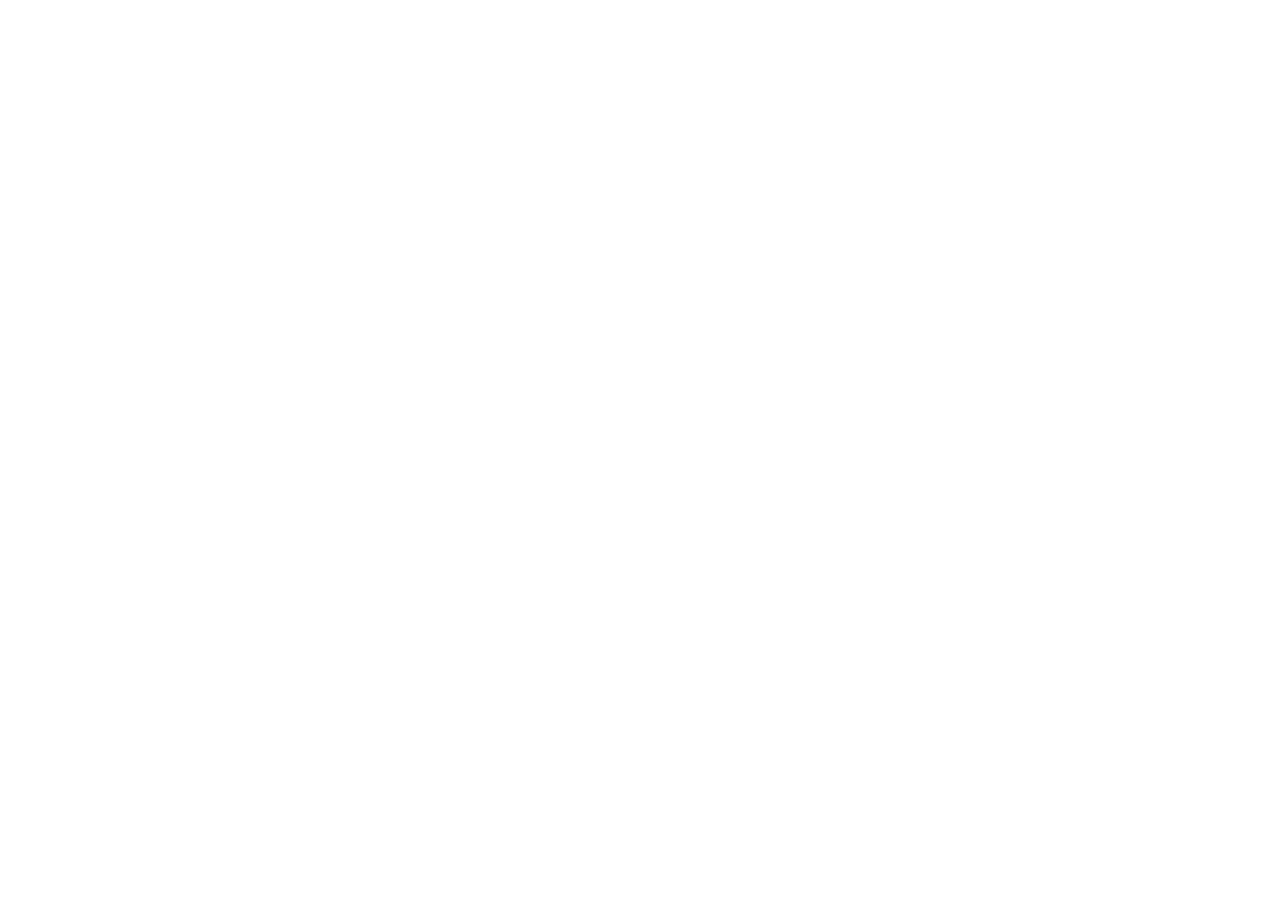
==== index.html @ 5863f3ed "uploaded initial files" ====
<html lang="en">
<head>
    <meta charset="UTF-8">
    <meta http-equiv="X-UA-Compatible" content="IE=edge">
    <meta name="viewport" content="width=device-width, initial-scale=1.0">
    <title>BDD | Coworking Space In Lebanon</title>
    <link rel="stylesheet" href="styles.css">
</head>
<body>
    
</body>
</html>
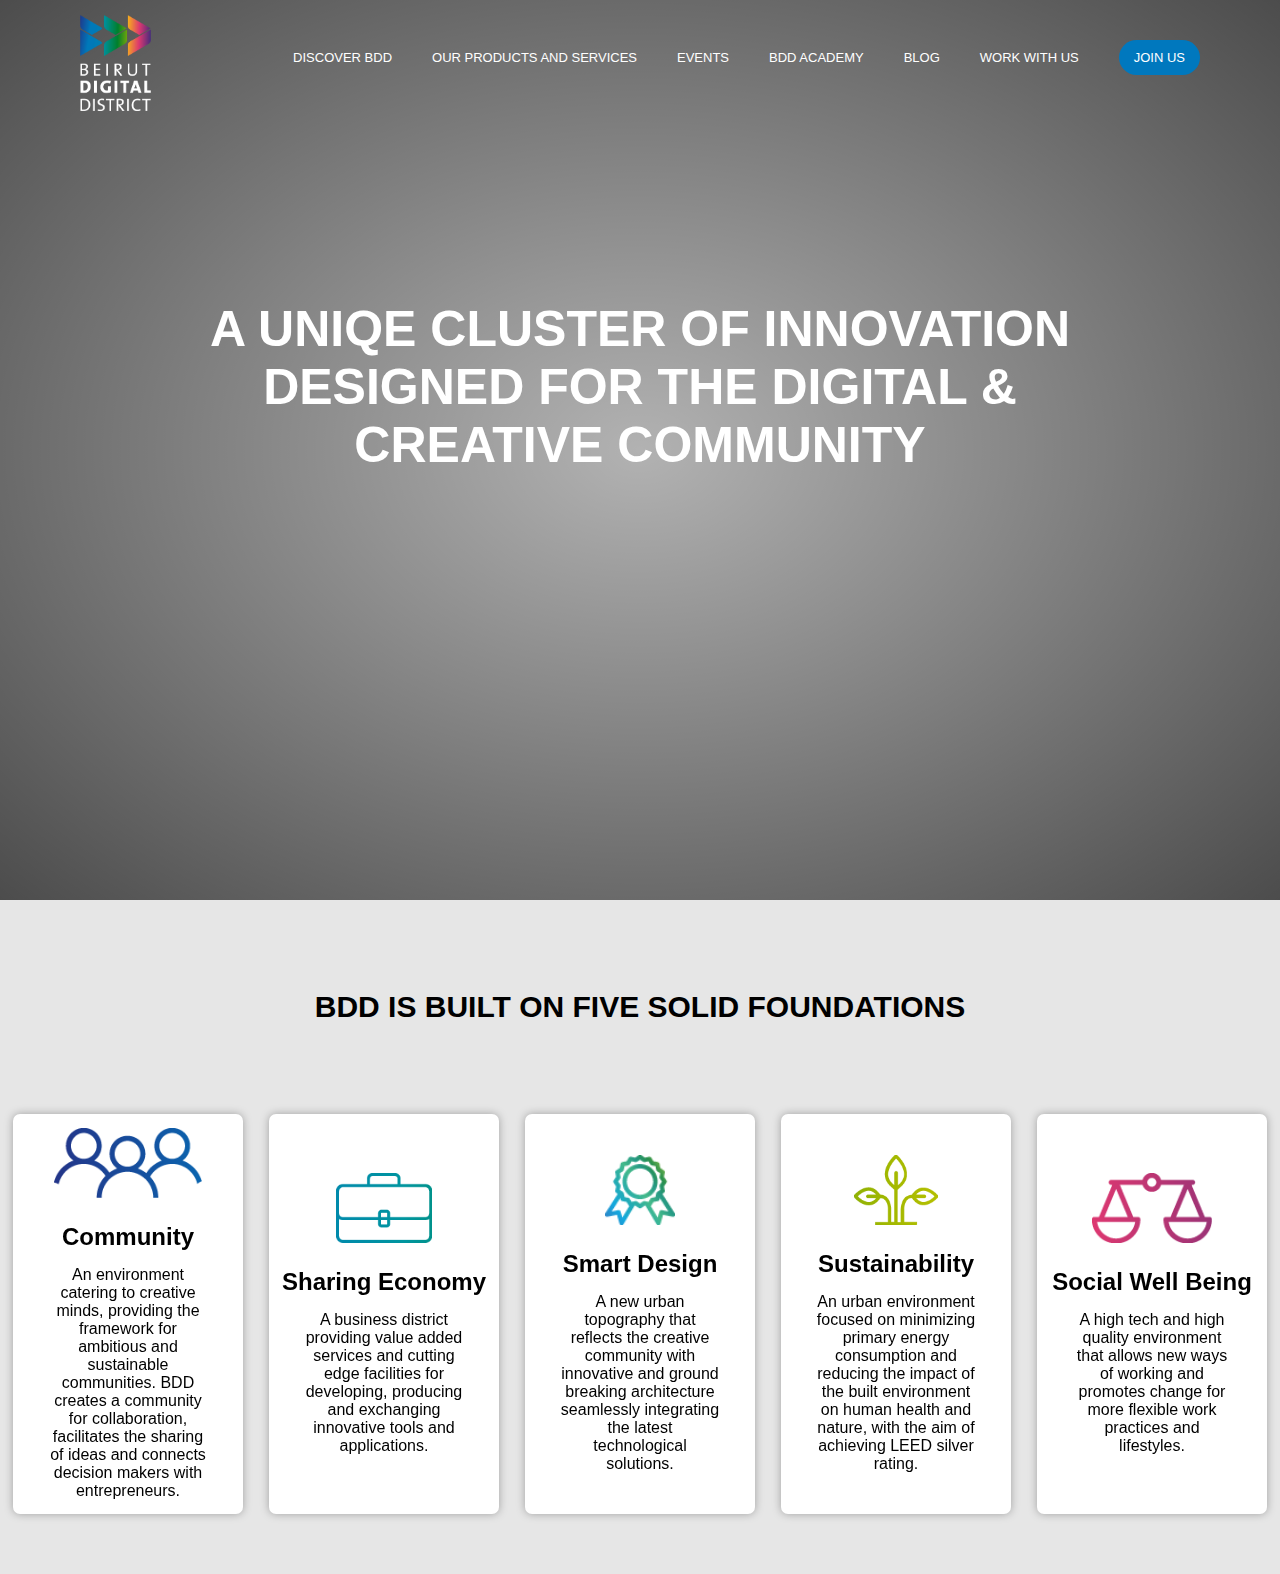
==== commit 536605c7: "finished foundations-section" ====
--- a/index.html
+++ b/index.html
@@ -5,8 +5,111 @@
     <meta name="viewport" content="width=device-width, initial-scale=1.0">
     <title>BDD | Coworking Space In Lebanon</title>
     <link rel="stylesheet" href="styles.css">
+    <link rel="icon" type="image/x-icon" href="images/favicon.png">
+
 </head>
 <body>
+
+    <section class="landing-page">
+        
+        <header id="header">
+
+            <img src="images/logo-light.png" alt="">
+
+            <ul class="header-links" id="header-links">
+                <li>DISCOVER BDD</li>
+                <li>OUR PRODUCTS AND SERVICES</li>
+                <li>EVENTS</li>
+                <li>BDD ACADEMY</li>
+                <li>BLOG</li>
+                <li>WORK WITH US</li>
+                <li class="blue-btn">JOIN US</li>
+
+            </ul>
+
+        </header>
+        <center>
+            
+                <p >A UNIQE CLUSTER OF INNOVATION DESIGNED FOR THE DIGITAL & CREATIVE COMMUNITY</p>
+            
+        </center>
+    </section>
+
+    <!--  -->
+
+    <section id="foundations-section">
+
+        <center>
+            <h1>BDD IS BUILT ON FIVE SOLID FOUNDATIONS</h1>
+        </center>
+
+        <div class="foundations">
+
+            <div class="community">
+
+                <img class="foundations-icon" src="images/community-icon.png" alt="">
+
+                <h2 class="foundations-title">Community</h2>
+
+                <center>
+                <p class="foundations-text">An environment catering to creative minds, providing the framework for ambitious and sustainable communities. BDD
+                creates a community for collaboration, facilitates the sharing of ideas and connects decision makers with entrepreneurs.</p></center>
+            </div>
+            <!--  -->
+            <div class="community">
+            
+                <img class="foundations-icon" src="images/sharing-economy-icon.png" alt="">
+            
+                <h2 class="foundations-title">Sharing Economy</h2>
+            
+                <center>
+                    <p class="foundations-text">A business district providing value added services and cutting edge facilities for developing, producing and exchanging
+                    innovative tools and applications.</p>
+                </center>
+            </div>
+            <!--  -->
+            <div class="community">
+
+                <img class="foundations-icon" src="images/smart-design-icon.png" alt="">
+
+                <h2 class="foundations-title">Smart Design</h2>
+
+                <center>
+                    <p class="foundations-text">A new urban topography that reflects the creative community with innovative and ground breaking architecture seamlessly
+                    integrating the latest technological solutions.</p>
+                </center>
+            </div>
+            <!--  -->
+            <div class="community">
+
+                <img class="foundations-icon" src="images/sustainability.png" alt="">
+
+                <h2 class="foundations-title">Sustainability</h2>
+
+                <center>
+                    <p class="foundations-text">An urban environment focused on minimizing primary energy consumption and reducing the impact of the built environment
+                    on human health and nature, with the aim of achieving LEED silver rating.</p>
+                </center>
+            </div>
+            <!--  -->
+            <div class="community">
+
+                <img class="foundations-icon" src="images/social-well-being-icon.png" alt="">
+
+                <h2 class="foundations-title">Social Well Being</h2>
+
+                <center>
+                    <p class="foundations-text">A high tech and high quality environment that allows new ways of working and promotes change for more flexible work
+                    practices and lifestyles.</p>
+                </center>
+            </div>
+
+        </div>
+    </section>
+
+
     
+
+    <script src="app.js"></script>
 </body>
 </html>--- a/styles.css
+++ b/styles.css
@@ -0,0 +1,216 @@
+/* reset */
+
+*{
+    margin:0;
+    padding: 0;
+}
+
+/* utilities */
+@import url('https://fonts.googleapis.com/css2?family=Roboto&display=swap');
+
+body {
+    color: white;
+    font-family: 'Roboto', sans-serif;
+}
+
+:root {
+    --blue-btn-background:#0078be;
+}
+
+.blue-btn{
+    padding:10px 15px;
+    background: var(--blue-btn-background);
+    width: fit-content;
+    height: fit-content;
+    border-radius: 20px;
+}
+
+/*  */
+
+.landing-page{
+    height: 100vh;
+    width: 100vw;
+    background: radial-gradient(rgba(0, 0, 0, 0.3), rgba(0, 0, 0, 0.7)), url(images/slide1.jpg);
+    display: flex;
+    flex-flow: wrap column;
+}
+
+.landing-page header{
+    height: 120px;
+    width: 100%;
+    display: flex;
+    flex-flow: wrap row;
+    justify-content: space-between;
+
+} 
+
+.landing-page header img{
+    height:80%;
+    margin-top: 15px;
+    margin-left: 80px;
+}
+
+.header-links{
+    list-style: none;
+    display: flex;
+    flex-flow: wrap row;
+    justify-content: space-between;
+    margin-right: 40px;
+}
+
+.header-links li{
+    font-size: 13px;
+    margin: 50px 40px 0px 0px ;
+}
+
+.header-links li:nth-child(7) {
+    margin: 40px 40px 0px 0px;
+}
+
+.landing-page P{
+    font-size: 50px;
+    font-weight: bolder;
+    max-width: 950px;
+    display: flex;
+    flex-flow: wrap row;
+    justify-self: center;
+    align-self: center;
+    margin-top: 20vh;
+
+}
+
+
+.nav-btn{
+    height: 10px;
+    width:25px;
+    border-top: 2px solid white;
+    border-bottom: 2px solid white;
+    position: fixed;
+    top:40px;
+    right:60px;
+    z-index: 3;
+    display: 'none';
+    opacity: 0;;
+}
+
+
+@media only screen and (max-width: 1000px) {
+    .landing-page header{
+        background: black;
+    } 
+
+    .header-links{
+        display: flex;
+        flex-flow: wrap column;
+        justify-content: flex-start;
+        align-content: flex-start;
+        background: black;
+        z-index: 1;
+        width: 100vw;
+        height: 95vh;
+        padding-left: 80px;
+        position: fixed;
+        left:100vw;
+        top: 120px;
+        
+    }
+    .header-links li{
+        display: flex;
+        flex-flow: wrap column;
+        justify-self: flex-start;
+        align-self: flex-start;
+        margin-top: 30px;
+        
+        
+    }
+
+    .nav-btn{
+        display: flex;
+        opacity: 1;
+    }
+
+}
+
+@keyframes collapse-nav-btn {
+    to {
+        height:0;
+        border-bottom: 1px solid white;
+        border-top: 1px solid white;
+    }
+}
+
+@keyframes grow-nav-btn {
+    to {
+        height: 10px;
+    }
+}
+@keyframes show-nav {
+    to {
+        left: 0px;
+    }
+}
+
+@keyframes hide-nav {
+    to {
+        left: 100vw;
+    }
+}
+
+/* foundations css */
+#foundations-section{
+    height: fit-content;
+    width: 100vw;
+    flex-flow: wrap column;
+    justify-content: center;
+    align-items: center;
+    color: black;
+    background: rgb(230, 230, 230);
+
+}
+#foundations-section h1{
+    padding: 10vh 0px 10vh 0px;
+    font-size: 30px;
+    font-weight: bolder;
+}
+
+
+.foundations{
+    width:100vw;
+    height: fit-content;
+    display: flex;
+    flex-flow: wrap row;
+    justify-content: space-around;
+    align-items: center;
+
+}
+
+.community{
+    width: 18%;
+    height: 400px;
+    display: flex;
+    flex-flow: nowrap column;
+    justify-content: center;
+    align-items: center;
+    background: white;
+    border-radius: 7px;
+    filter: drop-shadow(0px 0px 4px rgba(0, 0, 0, 0.3));
+    margin-bottom: 60px;
+}
+
+.foundations-icon{
+    display: flex;
+    height: 70px;
+    margin-top:20px;
+    margin-bottom: 25px;
+}
+
+.foundations-title {
+        display: flex;
+    margin-bottom: 15px;
+}
+
+.foundations-text {
+        display: flex;
+    width: 70%;
+    margin-bottom: 20px;
+}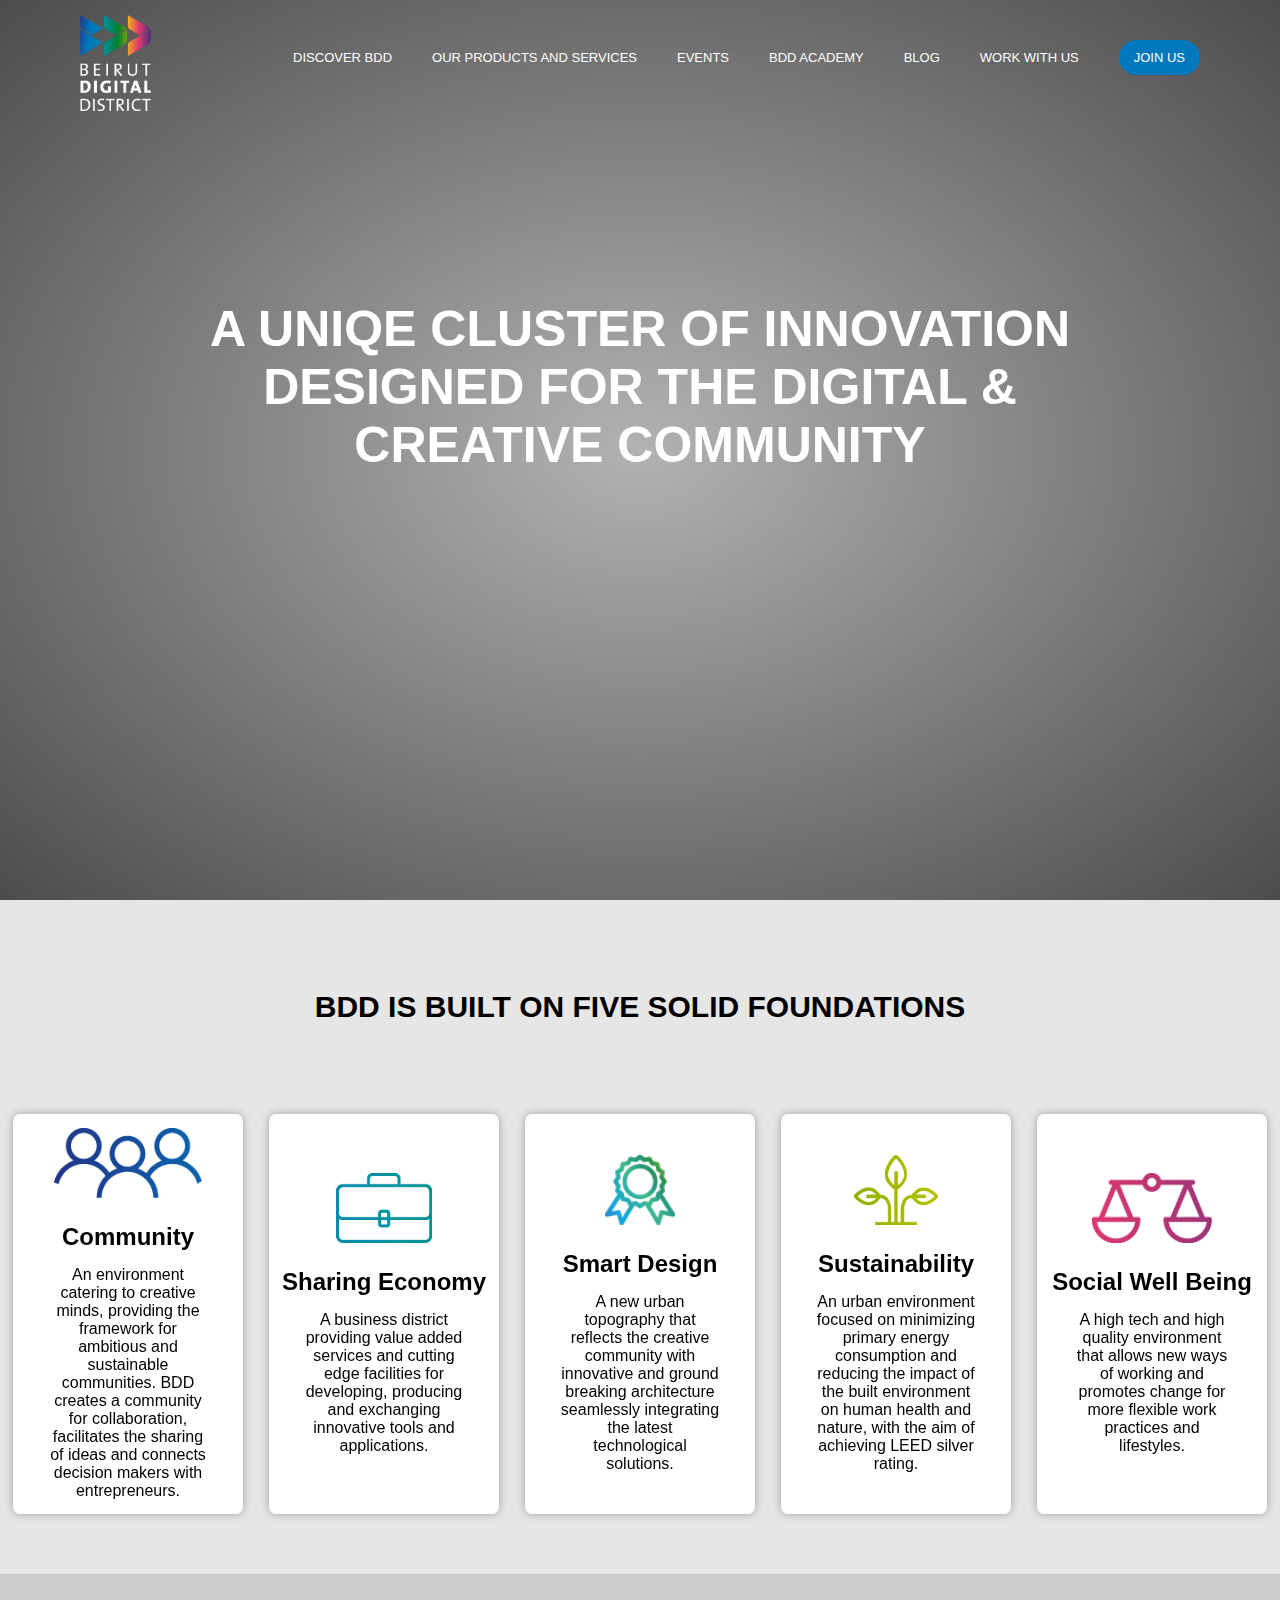
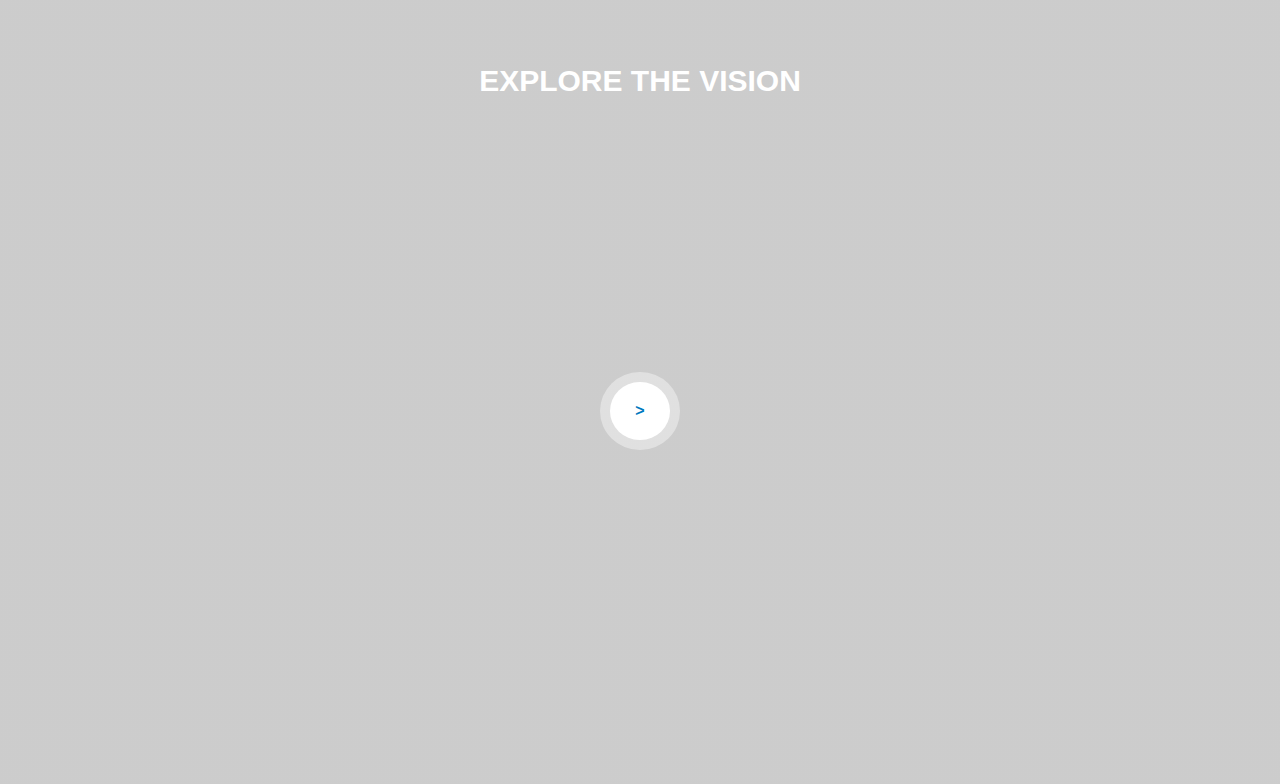
==== commit 9127dbac: "implemented animation in explore-section" ====
--- a/index.html
+++ b/index.html
@@ -107,8 +107,25 @@
         </div>
     </section>
 
+    <!--  -->
 
-    
+    <section id="explore">
+
+        <h1>EXPLORE THE VISION</h1>
+
+        <!-- <img class="explore-img" src="images/video-3.jpg" alt=""> -->
+        <div class="explore-img" id="explore-img"> 
+
+            <div id="explore-btn-container">
+                <center>
+                <div class="explore-btn" id="explore-btn">></div>
+                </center>
+            </div>
+        </div>
+
+    </section>
+
+
 
     <script src="app.js"></script>
 </body>
--- a/styles.css
+++ b/styles.css
@@ -213,4 +213,60 @@
         display: flex;
     width: 70%;
     margin-bottom: 20px;
-}+}
+
+/* explore css  */
+
+#explore{
+    width: 100vw;
+    height: 90vh;
+    display: flex;
+    flex-flow: wrap column;
+    justify-content: center;
+    align-items: center;
+    background: linear-gradient(rgba(128, 128, 128, 0.4), rgba(128, 128, 128, 0.4)), 
+                url(images/parallax-4.jpg) 0%;
+    
+}
+
+#explore h1 { 
+    font-weight: bolder;
+    font-size: 30px;
+    margin-bottom: 30px;
+}
+
+.explore-img{
+    width:60vw;
+    height: 70%;
+    background: url(images/video-3.jpg) 0%;
+    border-radius: 5px;
+    display: flex;
+    flex-flow: wrap column;
+    justify-content: center;
+    align-items: center;
+}
+#explore-btn-container{
+    background: rgba(255, 255, 255, 0.4);
+    padding: 10px;
+    border-radius: 50%;
+    width: fit-content;
+    height: fit-content;
+
+}
+.explore-btn{
+    color: var(--blue-btn-background);
+    background: white;
+    padding: 20px 25px;
+    border-radius: 50%;
+    width: fit-content;
+    font-weight: 900;
+}
+
+@keyframes explore-btn-effect {
+    to{
+        color: white;
+        background: var(--blue-btn-background);
+    }
+    
+}
+
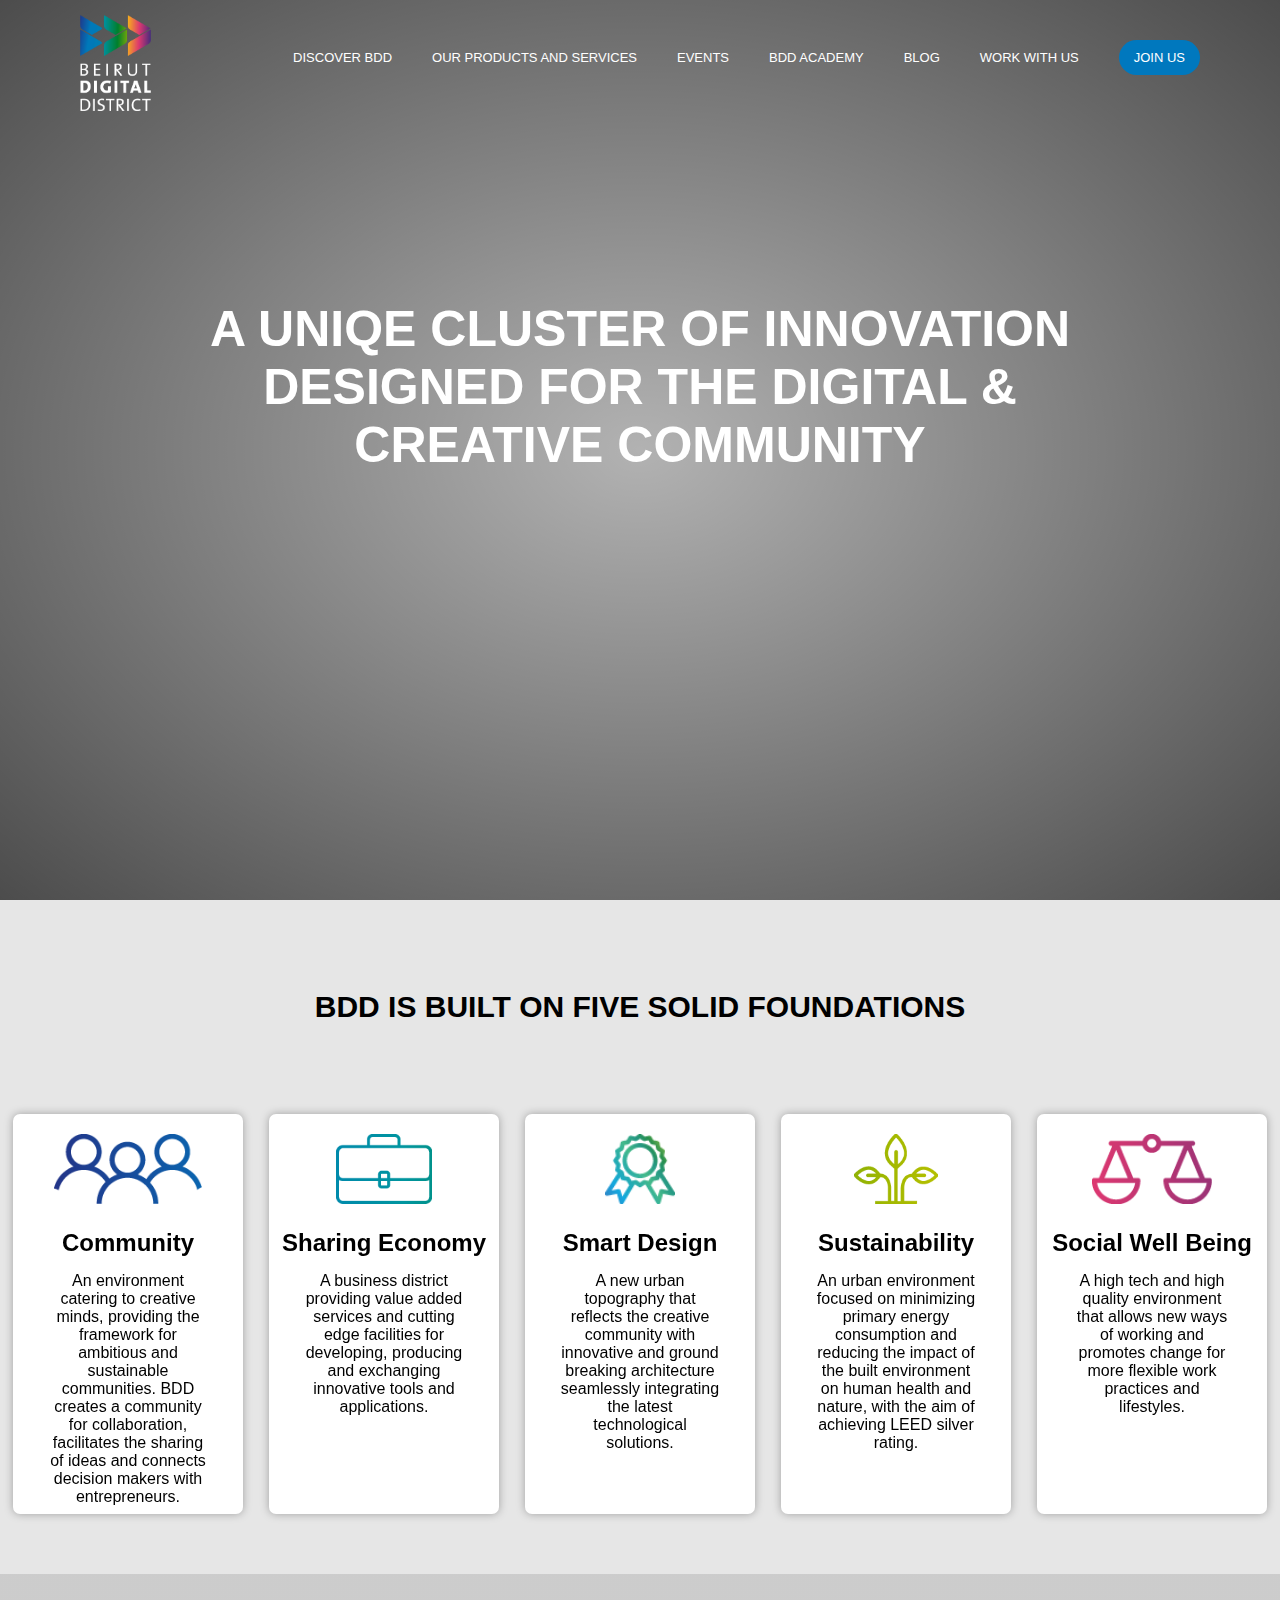
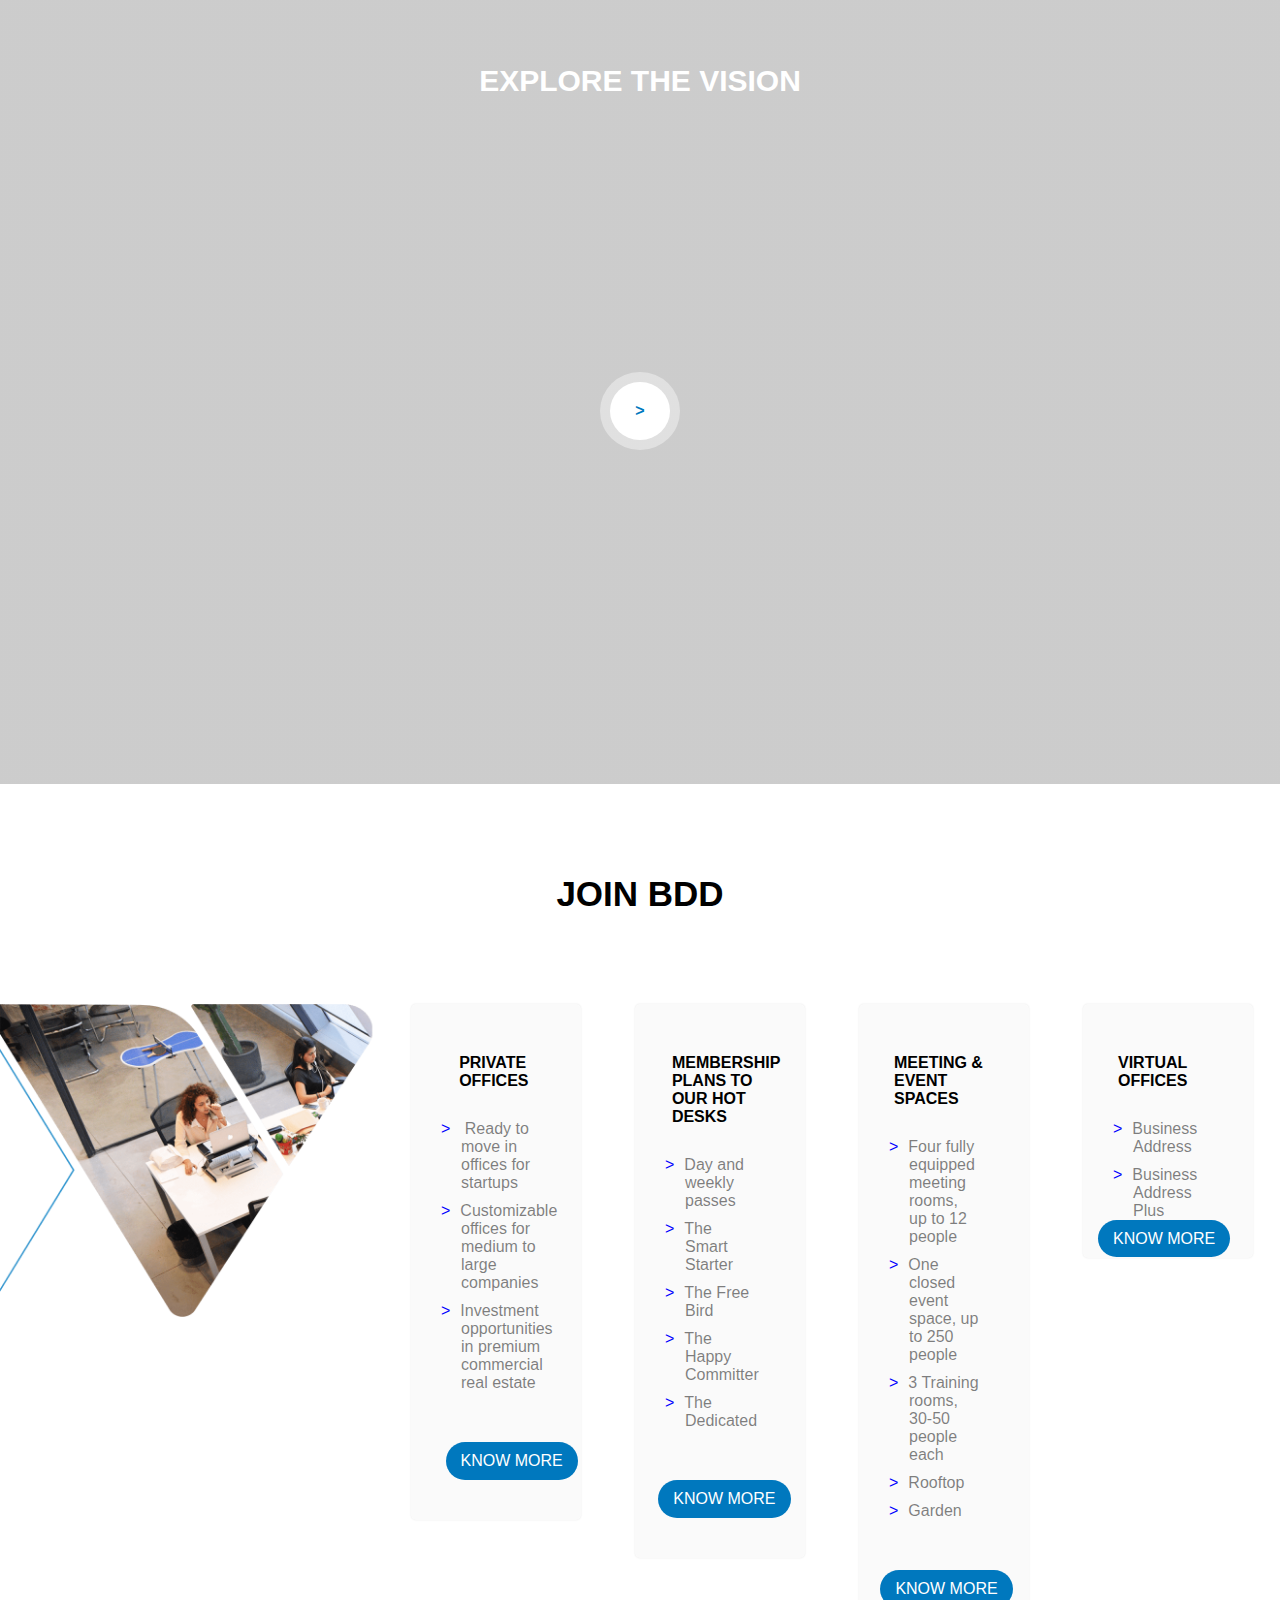
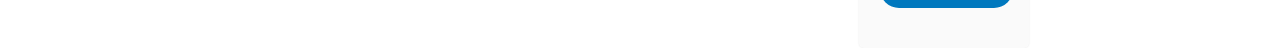
==== commit d7f2a3bd: "finished join-bdd-section" ====
--- a/index.html
+++ b/index.html
@@ -124,6 +124,76 @@
         </div>
 
     </section>
+    <!--  -->
+
+    <section id="join-bdd-section">
+
+        <h1>JOIN BDD</h1>
+        
+        <div class="join-details">
+
+            <img src="images/join-bdd.png" alt="">
+
+            <div class="join-info">
+                <div class="join-info-div">
+
+                    <h4>PRIVATE OFFICES</h4>
+                    <ul>
+                        <li><span>></span> Ready to move in offices for startups</li>
+                        <li><span>></span>Customizable offices for medium to large companies</li>
+                        
+                        <li><span>></span>Investment opportunities in premium commercial real estate</li>
+                    </ul>
+                    <a href="#" class="blue-btn ">KNOW MORE</a>
+                </div>
+                <!--  -->
+                
+                    <div class="join-info-div">
+                
+                        <h4>MEMBERSHIP PLANS TO OUR HOT DESKS</h4>
+                <ul>
+                    <li><span>></span>Day and weekly passes</li>
+                    <li><span>></span>The Smart Starter</li>
+                    <li><span>></span>The Free Bird</li>
+                    <li><span>></span>The Happy Committer</li>
+                    <li><span>></span>The Dedicated</li>
+                        </ul>
+                        <a href="#" class="blue-btn ">KNOW MORE</a>
+                    </div>
+            <!--  -->
+            
+                <div class="join-info-div">
+                    
+                        <h4>MEETING & EVENT SPACES</h4>
+                        <ul>
+                            <li><span>></span>Four fully equipped meeting rooms, up to 12 people</li>
+                            <li><span>></span>One closed event space, up to 250 people</li>
+                            <li><span>></span>3 Training rooms, 30-50 people each</li>
+                            <li><span>></span>Rooftop</li>
+                            <li><span>></span>Garden</li>
+                        </ul>
+
+                        <a href="#" class="blue-btn ">KNOW MORE</a>
+                    </div>
+                    <!--  -->
+                    
+                        <div class="join-info-div">
+                        
+                            <h4>VIRTUAL OFFICES</h4>
+                            <ul>
+                                <li><span>></span>Business Address</li>
+                                <li><span>></span>Business Address Plus</li>
+    
+                                <a href="#" class="blue-btn ">KNOW MORE</a>
+                            </div>
+                            <!--  -->
+
+            </div>
+            <!--  -->
+    
+        </div>
+
+    </section>
 
 
 
--- a/styles.css
+++ b/styles.css
@@ -23,6 +23,8 @@
     width: fit-content;
     height: fit-content;
     border-radius: 20px;
+    text-decoration: none;
+    color: white;
 }
 
 /*  */
@@ -189,7 +191,7 @@
     height: 400px;
     display: flex;
     flex-flow: nowrap column;
-    justify-content: center;
+    justify-content: flex-start;
     align-items: center;
     background: white;
     border-radius: 7px;
@@ -210,7 +212,7 @@
 }
 
 .foundations-text {
-        display: flex;
+    display: flex;
     width: 70%;
     margin-bottom: 20px;
 }
@@ -262,11 +264,87 @@
     font-weight: 900;
 }
 
-@keyframes explore-btn-effect {
+/* join bdd css */
+
+#join-bdd-section{
+    display: flex;
+    flex-flow: wrap column;
+    justify-content: center;
+    align-items: center;
+}
+
+#join-bdd-section h1{
+    font-size: 35px;
+    font-weight: bolder;
+    color: black;
+    margin: 10vh 0px;
+}
+
+.join-details{
+    /* display: flex;
+    flex-flow: wrap row;
+    justify-content: center;
+    align-items: center;    */
+    display: grid;
+    grid-template-columns: 30vw 70vw;
+    grid-template-rows: 1fr;
+}
+.join-details img{
+    width:100%;
+
+}
+.join-info{
+    display: flex;
+    flex-flow: nowrap row;
+    justify-content: space-around;
+    align-items: flex-start; 
+}
+
+.join-info-div{
+    display: flex;
+    flex-flow: wrap column;
+    justify-content: center;
+    align-items: center; 
+    color:black;
+    background: rgba(0, 0, 0, 0.02);
+    padding: 10px 10px;
+    border-radius: 5px;
+    width: 150px;
+    height: fit-content;
+    box-shadow: 0px 0px 2px rgba(0, 0, 0, 0.1);
+}
+
+.join-info-div:hover {
+    animation: join-info-div-animation .5s ease-out forwards;
+}
+
+@keyframes join-info-div-animation {
     to{
-        color: white;
-        background: var(--blue-btn-background);
+        margin-top: -20px;
+        box-shadow: 0px 0px 20px rgba(0, 0, 0, 0.1);
     }
     
 }
 
+.join-info-div h4{
+    width:100px;
+    margin: 40px 0px 20px 0px ;
+}
+
+.join-info-div li {
+    list-style: none;
+    margin: 10px 40px;
+    color: rgba(0, 0, 0, 0.5);
+}
+
+.join-info-div li span{
+    color: blue;
+    margin: 10px -20px;
+    padding-right:30px;
+}
+
+.join-info-div a {
+    list-style: none;
+    margin: 40px 0px 30px 5px;
+}
+
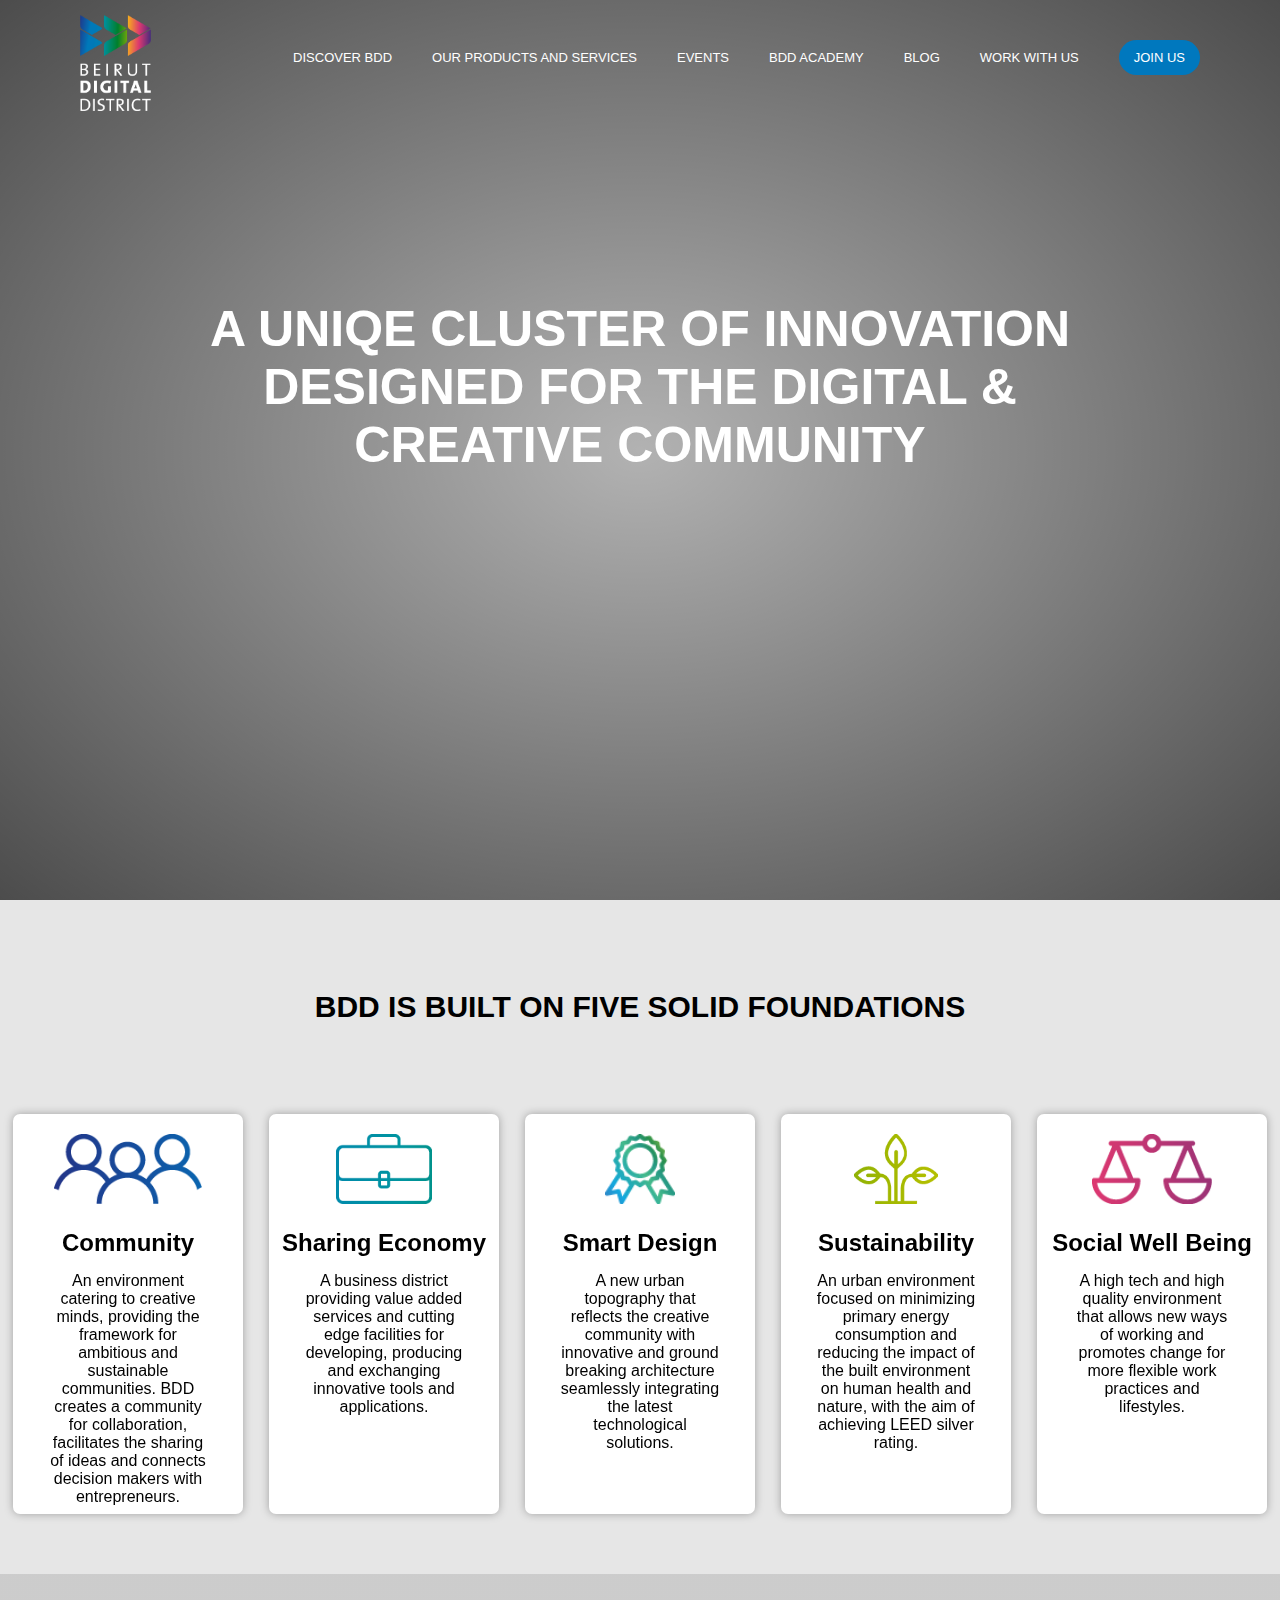
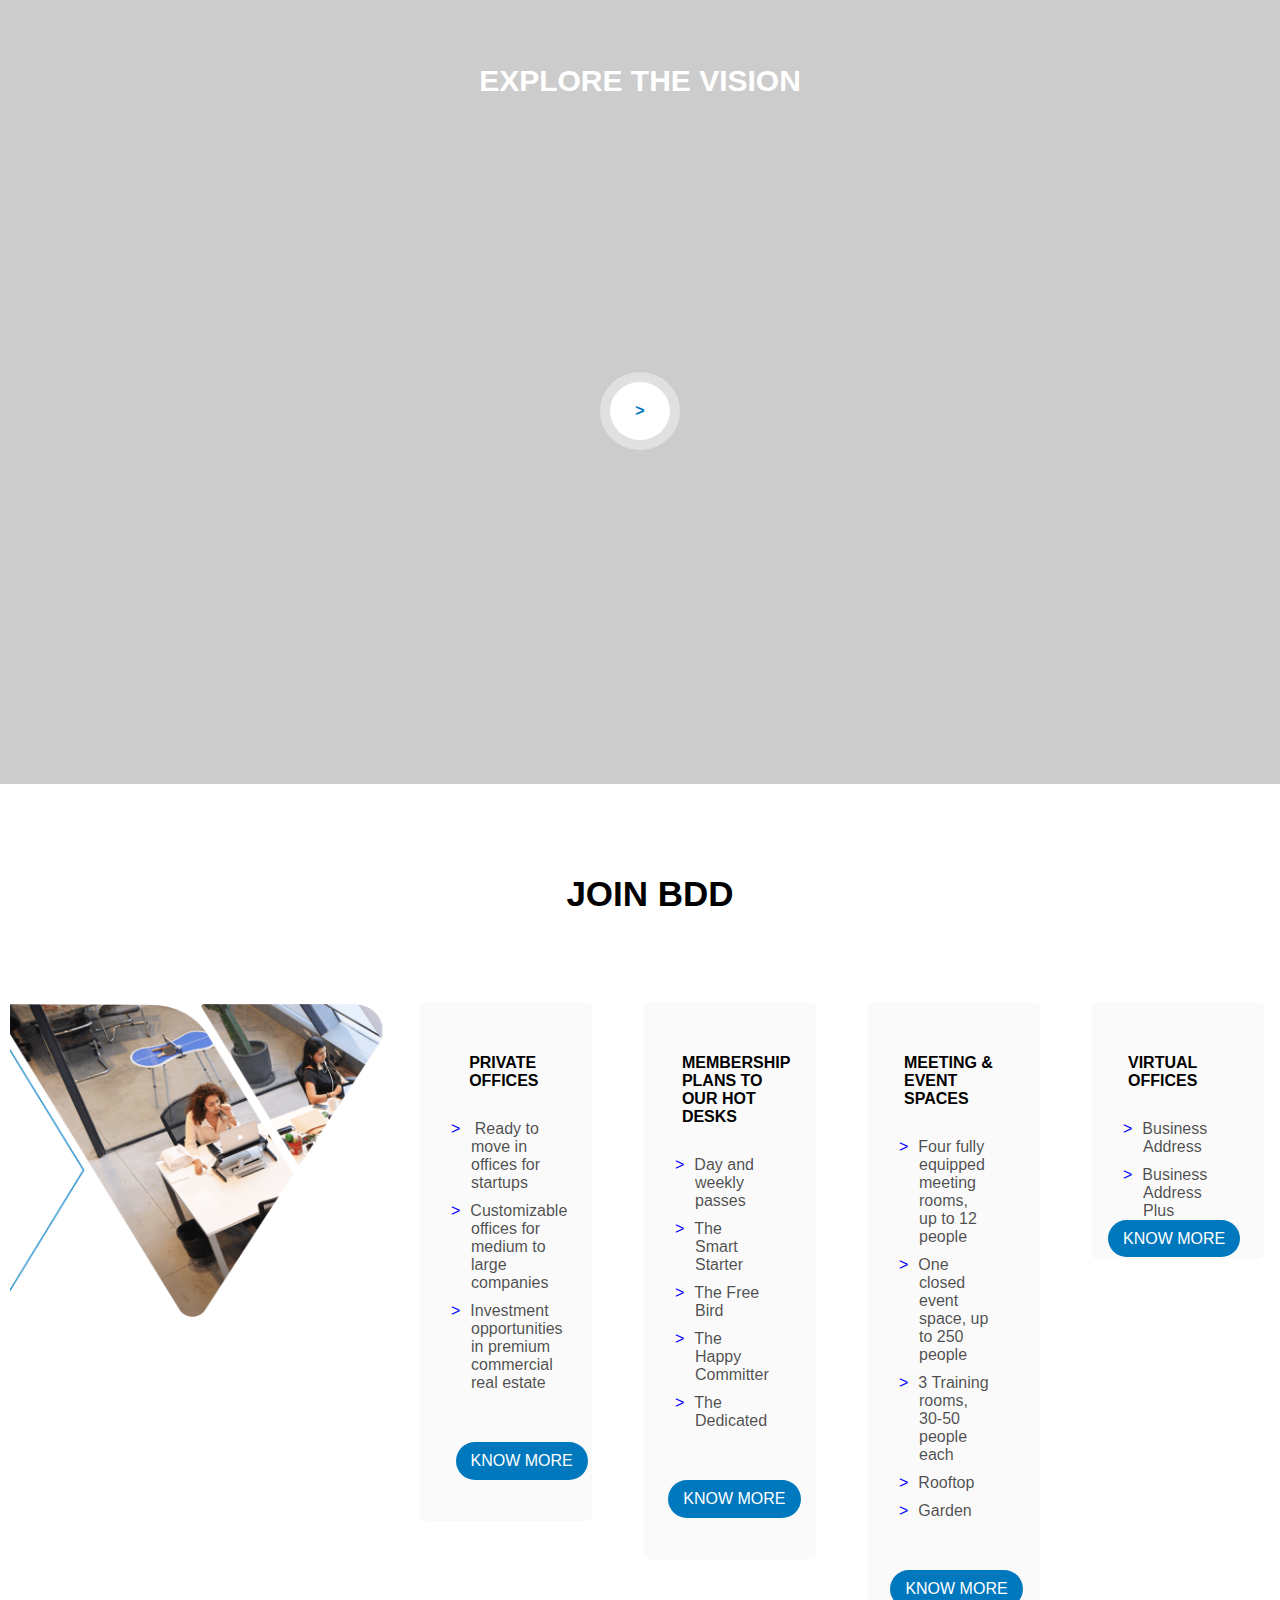
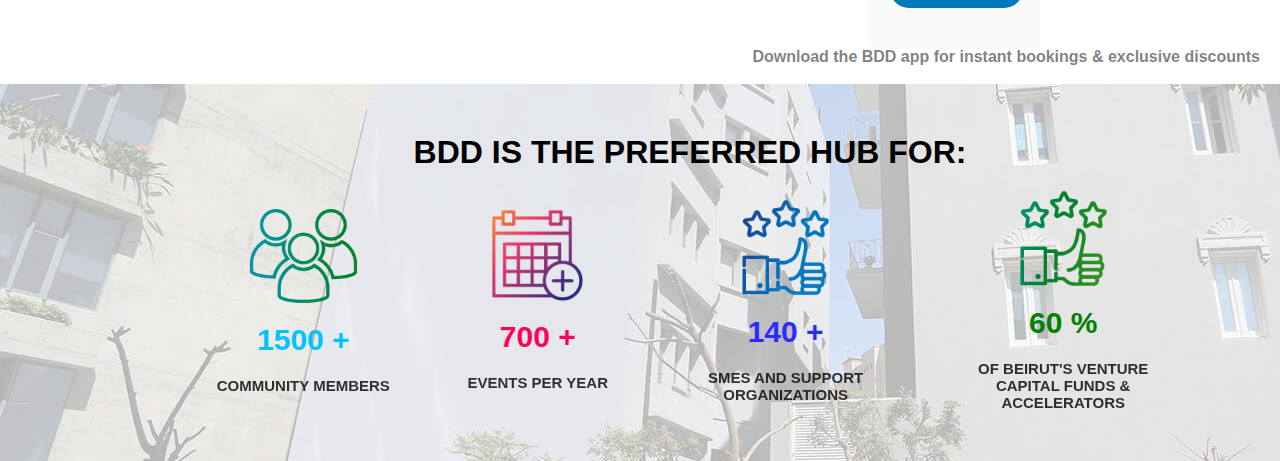
==== commit 72c4dcff: "finished preferred-section" ====
--- a/index.html
+++ b/index.html
@@ -192,9 +192,63 @@
             <!--  -->
     
         </div>
-
-    </section>
-
+        <!--  -->
+
+        <div class="download-app-div">
+            <h4>Download the BDD app for instant bookings & exclusive discounts</h4>
+
+            <div class="download-app-imgs">
+                <img src="images/app-store.png" alt="">
+                <img src="images/google-play.png" alt="">
+            </div>
+            
+        </div>
+        
+    </section>
+    <!--  -->
+
+    <section id="prefferd">
+
+        <h1>BDD IS THE PREFERRED HUB FOR:</h1>
+
+        <div class="preffered-divs">
+
+        <div class="preffered-div">
+            <center>
+            <img src="images/people-icon.png" alt="">
+            <h1>1500 +</h1>
+            <p>COMMUNITY MEMBERS</p>
+            </center>
+        </div>
+
+        <div class="preffered-div">
+            <center>
+            <img src="images/calendar-icon.png" alt="">
+            <h1>700 +</h1>
+            <p>EVENTS PER YEAR</p>
+            </center>
+        </div>
+
+        <div class="preffered-div">
+            <center>
+            <img src="images/thumbs-up-blue.png" alt="">
+            <h1>140 +</h1>
+            <p>SMES AND SUPPORT ORGANIZATIONS</p>
+            </center>
+        </div>
+        
+        <div class="preffered-div">
+            <center>
+            <img src="images/thumbs-up-green.png" alt="">
+            <h1>60 %</h1>
+            <p>OF BEIRUT'S VENTURE CAPITAL FUNDS & ACCELERATORS</p>
+            </center>
+        </div>
+
+        </div>
+
+
+    </section>
 
 
     <script src="app.js"></script>
--- a/styles.css
+++ b/styles.css
@@ -271,20 +271,16 @@
     flex-flow: wrap column;
     justify-content: center;
     align-items: center;
+    color: black;
 }
 
 #join-bdd-section h1{
     font-size: 35px;
     font-weight: bolder;
-    color: black;
     margin: 10vh 0px;
 }
 
 .join-details{
-    /* display: flex;
-    flex-flow: wrap row;
-    justify-content: center;
-    align-items: center;    */
     display: grid;
     grid-template-columns: 30vw 70vw;
     grid-template-rows: 1fr;
@@ -334,7 +330,7 @@
 .join-info-div li {
     list-style: none;
     margin: 10px 40px;
-    color: rgba(0, 0, 0, 0.5);
+    color: rgba(0, 0, 0, 0.7);
 }
 
 .join-info-div li span{
@@ -348,3 +344,79 @@
     margin: 40px 0px 30px 5px;
 }
 
+.download-app-div {
+    display: flex;
+    flex-flow: wrap column;
+    justify-content: flex-end;
+    align-items: flex-end;
+    width:100%;
+    padding-right: 20px;
+
+}
+
+.download-app-div h4{
+    color: rgba(0, 0, 0, 0.5);
+    font-weight: bolder;
+    padding-right: 20px;
+}
+
+.download-app-imgs{
+    cursor: pointer;
+    transform: scale(0.4);
+}
+
+/* preffered css */
+
+#prefferd{
+    width: 100vw;
+    height: fit-content;
+    display: flex;
+    flex-flow: wrap column;
+    justify-content: center;
+    align-items: center;
+    background: url(images/parallax-light.jpg) 0%;
+    color: black;
+    padding: 50px;
+}
+
+
+.preffered-divs {
+    width: 80%;
+    height: fit-content;
+    display: flex;
+    flex-flow: wrap row;
+    justify-content: space-around;
+    align-items: center;
+}
+.preffered-div img{
+    transform: scale(.7);
+}
+
+.preffered-div h1 {
+    font-size: 30px;
+}
+
+.preffered-div:nth-child(1) h1{
+    color: rgb(0, 195, 255);
+}
+
+.preffered-div:nth-child(2) h1 {
+    color: rgb(255, 0, 85);
+}
+
+.preffered-div:nth-child(3) h1 {
+    color: rgb(43, 43, 255);
+}
+
+.preffered-div:nth-child(4) h1 {
+    color: green;
+}
+
+.preffered-div p {
+    margin-top: 20px;
+    max-width: 200px;
+    font-size: 15px;
+    opacity: 0.8;
+    font-weight: bolder;
+}
+
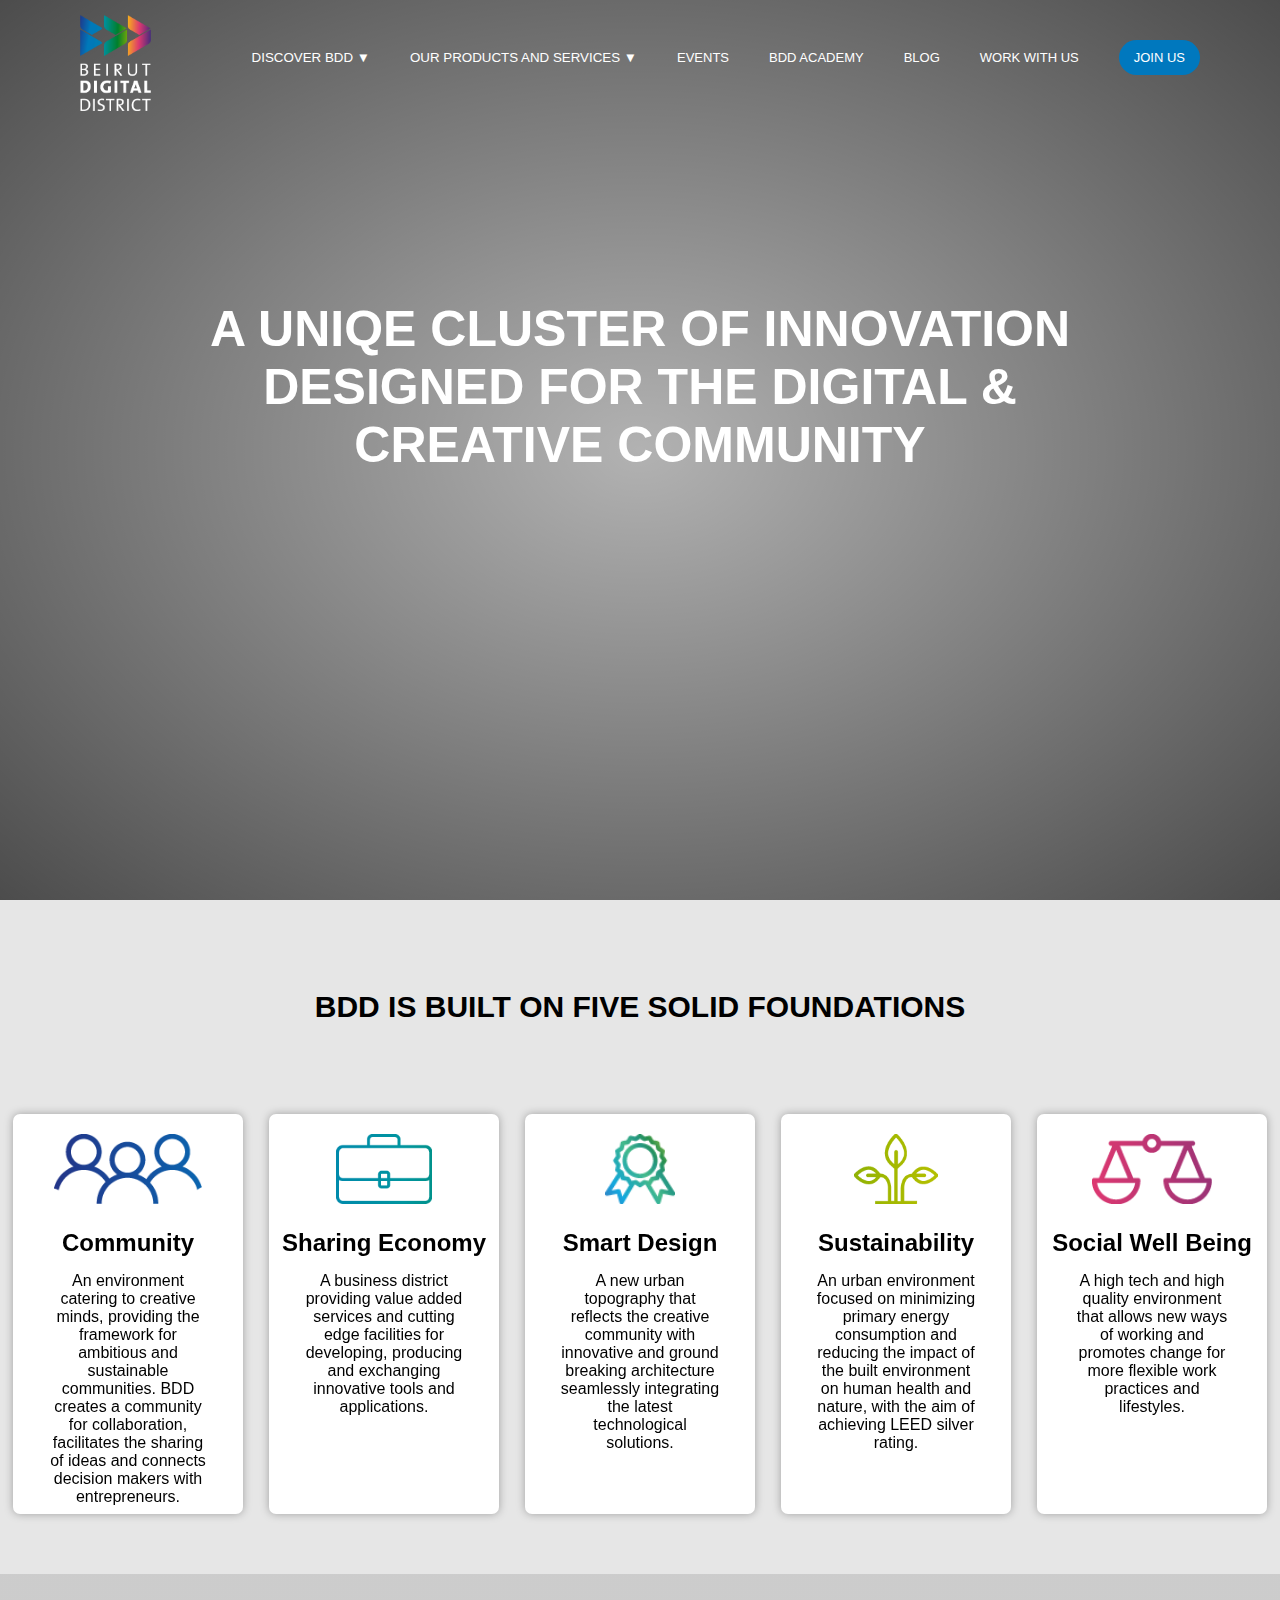
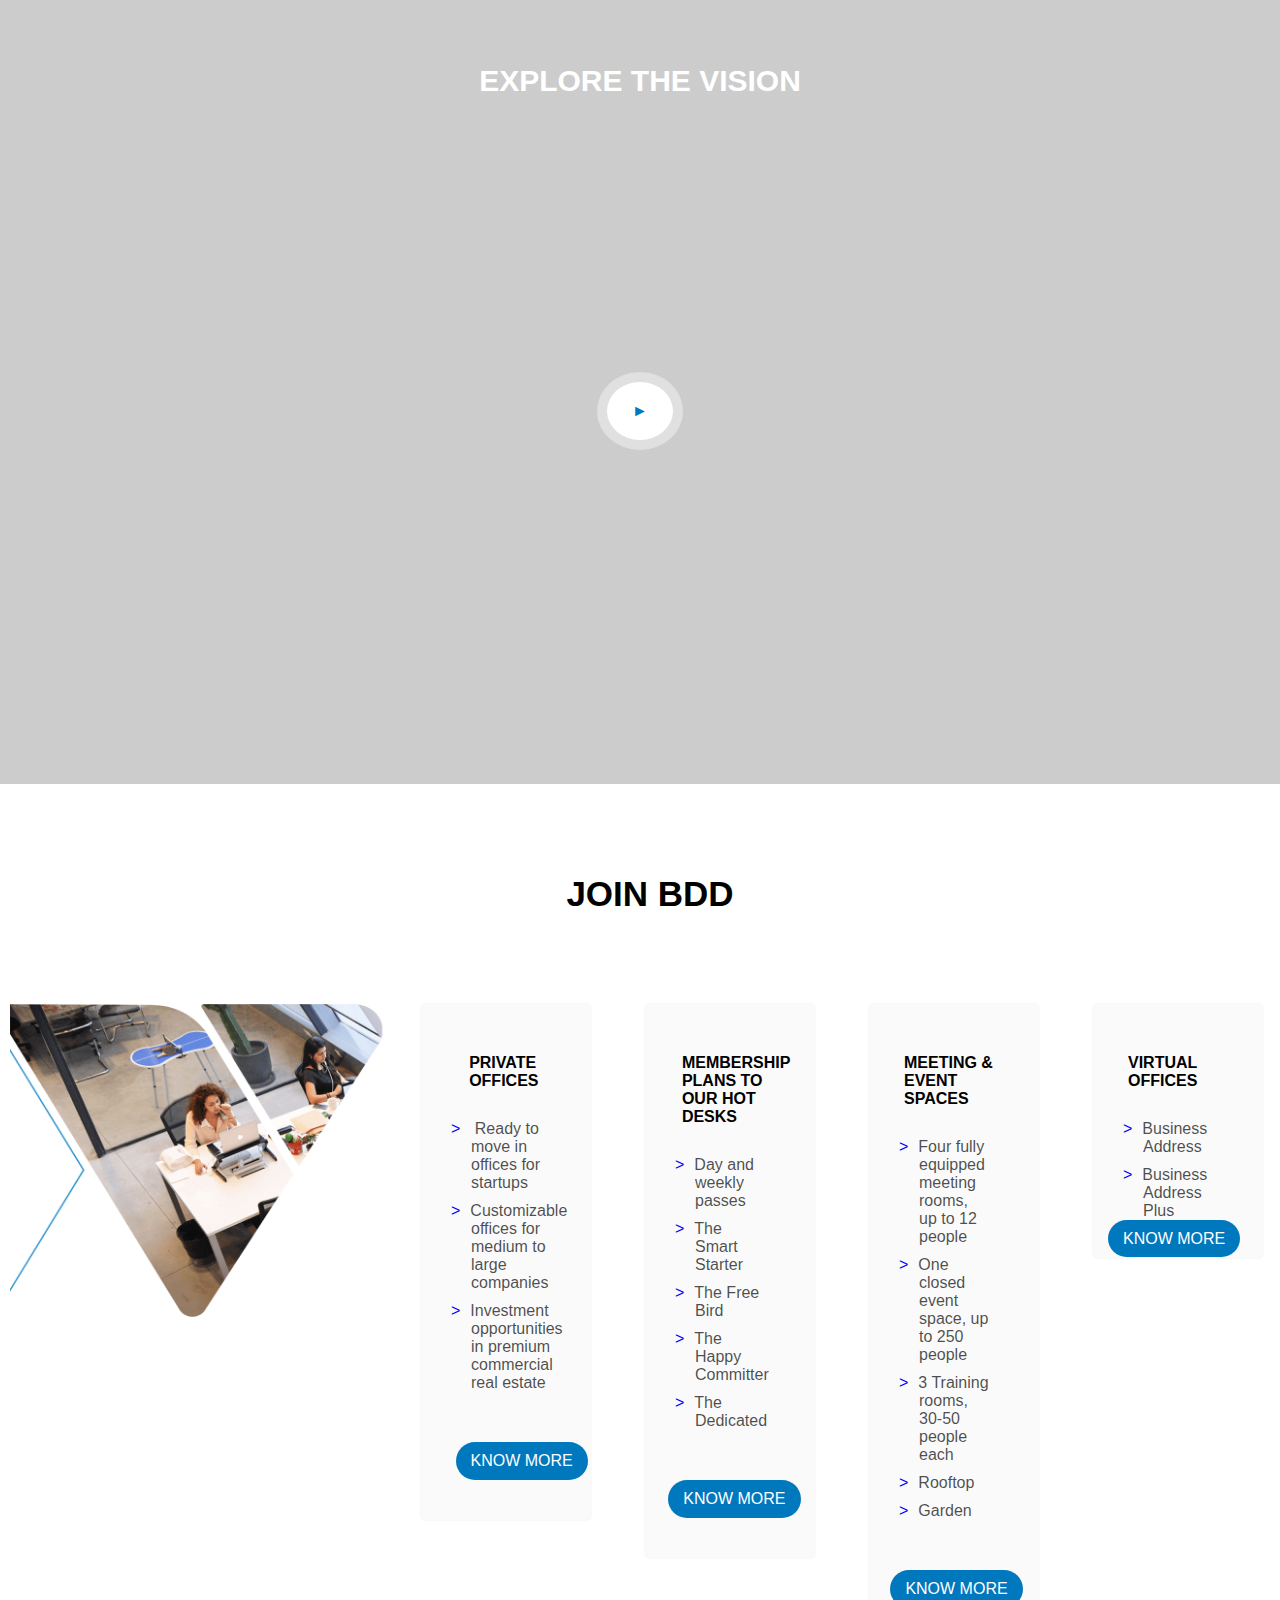
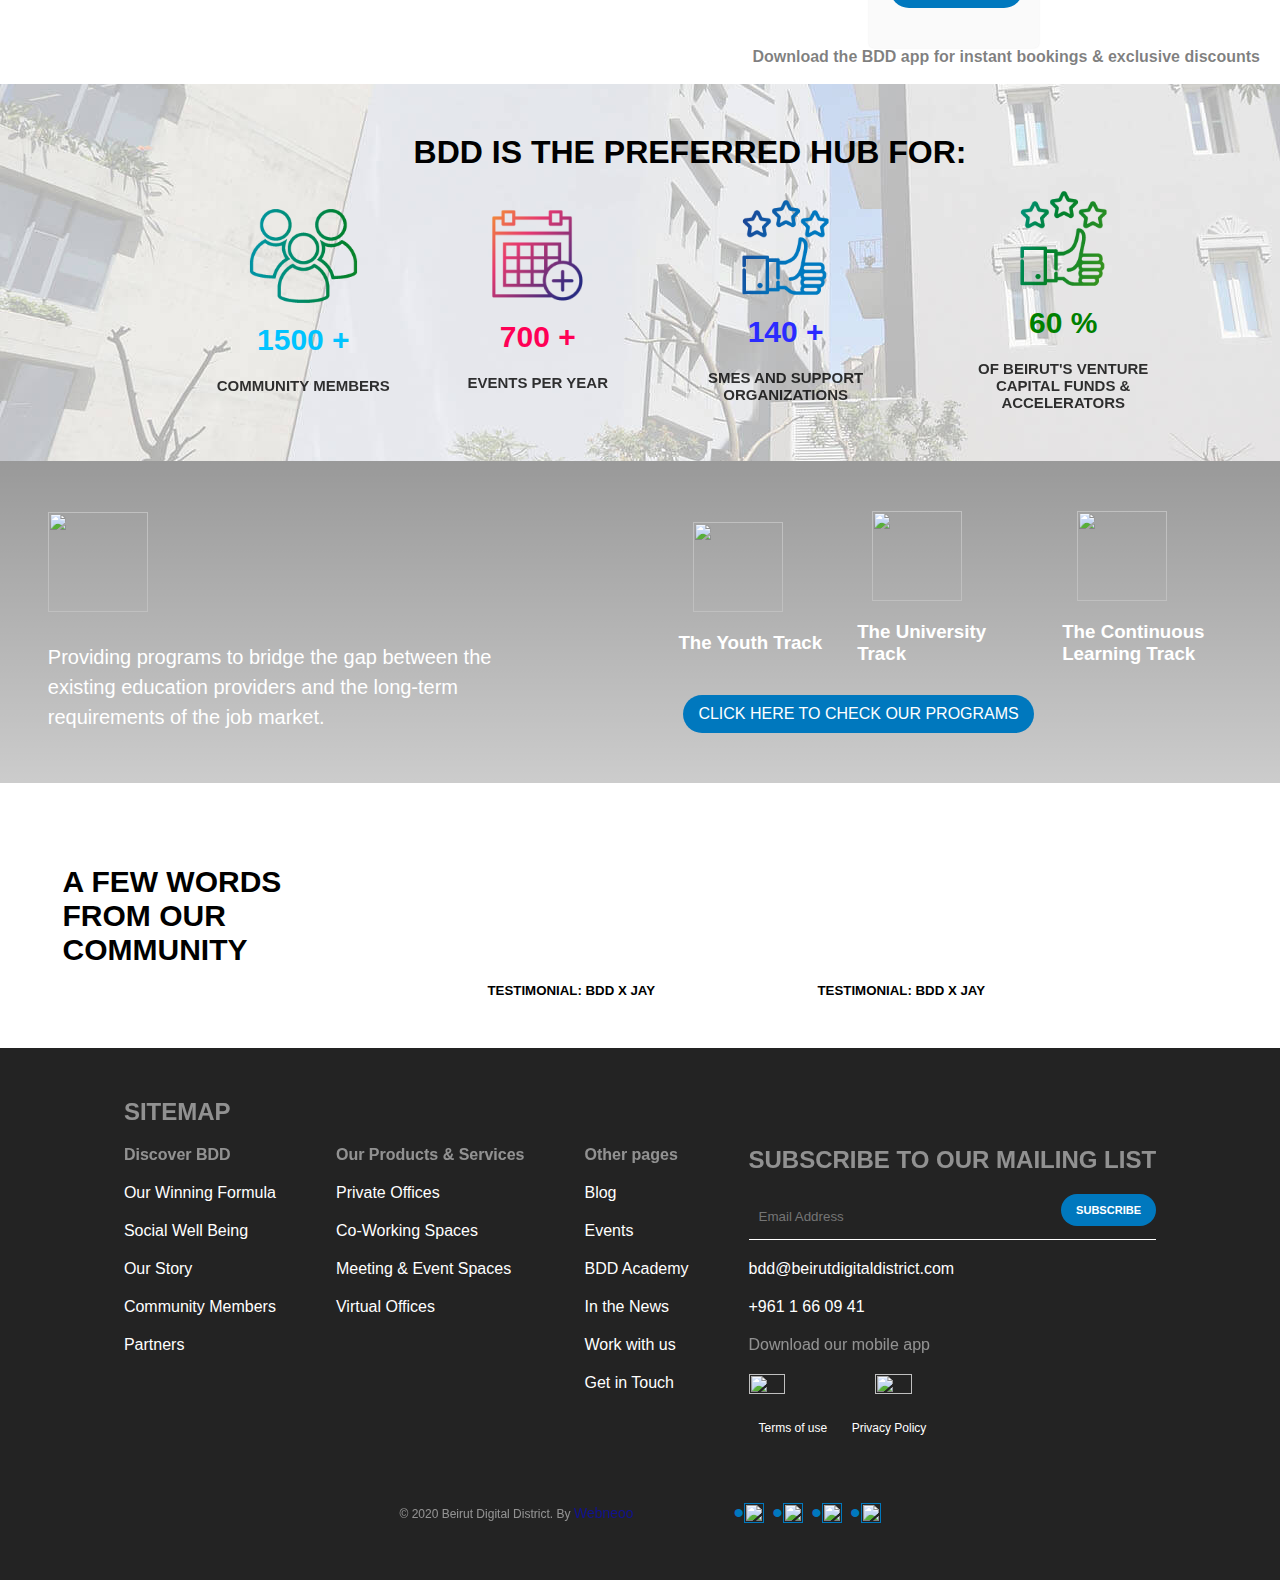
==== commit 919339cc: "implemented the drop-down menus in the navbar" ====
--- a/index.html
+++ b/index.html
@@ -10,19 +10,45 @@
 </head>
 <body>
 
-    <section class="landing-page">
+    <section id="landing-page">
         
         <header id="header">
 
             <img src="images/logo-light.png" alt="">
 
             <ul class="header-links" id="header-links">
-                <li>DISCOVER BDD</li>
-                <li>OUR PRODUCTS AND SERVICES</li>
-                <li>EVENTS</li>
-                <li>BDD ACADEMY</li>
-                <li>BLOG</li>
-                <li>WORK WITH US</li>
+
+                <li>
+                    <div class="dropdown" >
+                        <button class="dropbtn">DISCOVER BDD<span id="dd1-span"> &#x25BC</span></button>
+                        <div class="dropdown-content">
+                            <a href="#">Our Winning Formula</a>
+                            <a href="#">Social Being</a>
+                            <a href="#">Community Members</a>
+                            <a href="#">Partners</a>
+                            <a href="#">Testimonials</a>
+                        </div>
+                    </div>
+                </li>
+
+                <!-- <li id="drop-down-1"><a href="#">DISCOVER BDD<span id="dd1-span"> &#x25BC</span></a></li> -->
+                <!-- <li><a href="#"></a>OUR PRODUCTS AND SERVICES <span > &#x25BC</span></li> -->
+                <li>
+                    <div class="dropdown">
+                        <button class="dropbtn">OUR PRODUCTS AND SERVICES <span> &#x25BC</span></button>
+                        <div class="dropdown-content">
+                            <a href="#">Private Offices</a>
+                            <a href="#">Co-Working Spaces</a>
+                            <a href="#">Meeting & Event Spaces</a>
+                            <a href="#">Virtual Offices</a>
+                        </div>
+                    </div>
+                </li>
+                
+                <li><a href="#">EVENTS</a></li>
+                <li><a href="#">BDD ACADEMY</a></li>
+                <li><a href="#">BLOG</a></li>
+                <li><a href="#">WORK WITH US</a></li>
                 <li class="blue-btn">JOIN US</li>
 
             </ul>
@@ -118,7 +144,7 @@
 
             <div id="explore-btn-container">
                 <center>
-                <div class="explore-btn" id="explore-btn">></div>
+                <div class="explore-btn" id="explore-btn">&#9658</div>
                 </center>
             </div>
         </div>
@@ -207,13 +233,13 @@
     </section>
     <!--  -->
 
-    <section id="prefferd">
+    <section id="preferrd">
 
         <h1>BDD IS THE PREFERRED HUB FOR:</h1>
 
-        <div class="preffered-divs">
-
-        <div class="preffered-div">
+        <div class="preferred-divs">
+
+        <div class="preferred-div">
             <center>
             <img src="images/people-icon.png" alt="">
             <h1>1500 +</h1>
@@ -221,7 +247,7 @@
             </center>
         </div>
 
-        <div class="preffered-div">
+        <div class="preferred-div">
             <center>
             <img src="images/calendar-icon.png" alt="">
             <h1>700 +</h1>
@@ -229,7 +255,7 @@
             </center>
         </div>
 
-        <div class="preffered-div">
+        <div class="preferred-div">
             <center>
             <img src="images/thumbs-up-blue.png" alt="">
             <h1>140 +</h1>
@@ -237,7 +263,7 @@
             </center>
         </div>
         
-        <div class="preffered-div">
+        <div class="preferred-div">
             <center>
             <img src="images/thumbs-up-green.png" alt="">
             <h1>60 %</h1>
@@ -247,9 +273,164 @@
 
         </div>
 
-
-    </section>
-
+    </section>
+    <!--  -->
+
+    <section id="academy">
+
+        <div class="academy">
+            <img src="images/logo-academy.png" alt="">
+            <p>Providing programs to bridge the gap between the existing education providers and the long-term requirements of the job
+            market.
+            </p>
+        </div>
+
+        <div>
+        <div class="tracks">
+            <div>
+                <img src="images/10.png" alt="">
+                <h3>The Youth Track</h3>
+            </div>
+
+            <div>
+                <img src="images/11.png" alt="">
+                <h3>The University Track</h3>
+            </div>
+
+            <div>
+                <img src="images/14.png" alt="">
+                <h3>The Continuous Learning Track</h3>
+            </div>
+        </div>
+        <h4 class="blue-btn programs-btn">CLICK HERE TO CHECK OUR PROGRAMS</h4>
+        </div>
+    </section>
+    <!--  -->
+
+    <section id="testimonials">
+
+        <h1>A FEW WORDS FROM OUR COMMUNITY</h1>
+
+        <div class="testimonials-div">
+
+            <div class="testimonial">
+                
+                <iframe  src="https://www.youtube.com/embed/AXghNJ0FRdo" title="YouTube video player" frameborder="0" allow="accelerometer; autoplay; clipboard-write; encrypted-media; gyroscope; picture-in-picture"
+                    allowfullscreen></iframe>
+
+                <h5>TESTIMONIAL: BDD X JAY</h5>
+            </div>
+
+            <div class="testimonial">
+                
+                <iframe src="https://www.youtube.com/embed/wLfRtUdo4Co" title="YouTube video player" frameborder="0" allow="accelerometer; autoplay; clipboard-write; encrypted-media; gyroscope; picture-in-picture"
+                    allowfullscreen></iframe>
+                
+                <h5>TESTIMONIAL: BDD X JAY</h5>
+            </div>
+
+        </div>
+    </section>
+    <!--  -->
+
+    <footer>
+
+        <div class="footer-row-1">
+            <div class="footer-sub-titles">
+                <h2 class="not-link">SITEMAP</h2>
+            </div>
+            <div>
+                <div class="row-1-item">
+                    <ul>
+                        <li class="not-link"><h4>Discover BDD</h4></li>
+                        <li><a href="#">Our Winning Formula</a></li>
+                        <li><a href="#">Social Well Being</a></li>
+                        <li><a href="#">Our Story</a></li>
+                        <li><a href="#">Community Members</a></li>
+                        <li><a href="#">Partners</a></li>
+                    </ul>
+                </div>
+
+                <div class="row-1-item">
+                    <ul>
+                        <li class="not-link"><h4>Our Products & Services</h4></li>
+                        <li><a href="#">Private Offices</a></li>
+                        <li><a href="#">Co-Working Spaces</a></li>
+                        <li><a href="#">Meeting & Event Spaces</a></li>
+                        <li><a href="#">Virtual Offices</a></li>
+                    </ul>
+                </div>
+
+                <div class="row-1-item">
+                    <ul>
+                        <li class="not-link"><h4>Other pages</h4></li>
+                        <li><a href="#">Blog</a></li>
+                        <li><a href="#">Events</a></li>
+                        <li><a href="#">BDD Academy</a></li>
+                        <li><a href="#">In the News</a></li>
+                        <li><a href="#">Work with us</a></li>
+                        <li><a href="#">Get in Touch</a></li>
+                    </ul>
+                </div>
+                <!--  -->
+                <div class="row-1-column-2">
+                    <ul>
+                        <li><h2 class="not-link">SUBSCRIBE TO OUR MAILING LIST</h2></li>
+                        <li>
+                            <div class="subscribe">
+                                <input type="email" placeholder="Email Address">
+                                <button>
+                                    <h5 class="blue-btn">SUBSCRIBE</h5>
+                                </button>
+                            </div>
+                        </li>
+
+                        <li><a href="#">bdd@beirutdigitaldistrict.com</a></li>
+                        <li><a href="#">+961 1 66 09 41</a></li>
+                        <li class="not-link">Download our mobile app</li>
+                        <li>
+                            <img src="images/app-store.png" alt="">
+                            <img src="images/google-play.png" alt="">
+                        </li>
+                        <li>
+                            <a href="#" class="terms-and-privacy">Terms of use</a>
+                            <a href="#" class="terms-and-privacy">Privacy Policy</a>
+                        </li>
+                        
+                        
+                    </ul>
+                    
+                </div>
+
+            </div>
+            <!--  -->
+        </div>
+        <!--  -->
+        <div class="footer-row-2">
+
+            <p class="not-link">© 2020 Beirut Digital District. By <a href="#">Webneoo</a></p>
+
+            <div>
+                <a href="">
+                    &#x2022<img src="images/fb-logo-removebg-preview.png" alt="">
+                </a>
+                
+                <a href="">
+                    &#x2022<img src="images/instagram-removebg-preview.png" alt="">
+                </a>
+
+                <a href="">
+                    &#x2022<img src="images/twitter-logo-removebg-preview.png" alt="">
+                </a>
+
+                <a href="">
+                    &#x2022<img src="images/linkedin-logo-removebg-preview.png" alt="">
+                </a>
+            </div>
+        
+        </div>
+
+    </footer>
 
     <script src="app.js"></script>
 </body>
--- a/styles.css
+++ b/styles.css
@@ -8,9 +8,36 @@
 /* utilities */
 @import url('https://fonts.googleapis.com/css2?family=Roboto&display=swap');
 
+html{
+    scroll-behavior: smooth;
+    overflow-x: hidden;
+}
+
 body {
     color: white;
     font-family: 'Roboto', sans-serif;
+}
+.scroll-btn{
+    background: rgb(230, 230, 230);
+    color: var(--blue-btn-background);
+    position: fixed;
+    font-size: 25px;
+    right:20px;
+    bottom: 0px;
+    padding: 10px 15px 0px 15px;
+    text-decoration: none;
+    pointer-events: auto;
+    display: flex;
+    justify-content: center;
+    align-items: center;
+    border-radius: 50%;
+    opacity: 0;
+}
+
+.scroll-btn.active{
+    bottom: 20px;
+    pointer-events: auto;
+    opacity: 1;
 }
 
 :root {
@@ -25,11 +52,12 @@
     border-radius: 20px;
     text-decoration: none;
     color: white;
+    cursor: pointer;
 }
 
 /*  */
 
-.landing-page{
+#landing-page{
     height: 100vh;
     width: 100vw;
     background: radial-gradient(rgba(0, 0, 0, 0.3), rgba(0, 0, 0, 0.7)), url(images/slide1.jpg);
@@ -37,7 +65,7 @@
     flex-flow: wrap column;
 }
 
-.landing-page header{
+#landing-page header{
     height: 120px;
     width: 100%;
     display: flex;
@@ -46,7 +74,7 @@
 
 } 
 
-.landing-page header img{
+#landing-page header img{
     height:80%;
     margin-top: 15px;
     margin-left: 80px;
@@ -63,13 +91,20 @@
 .header-links li{
     font-size: 13px;
     margin: 50px 40px 0px 0px ;
+    text-decoration: none;
+    color: white;
+}
+
+.header-links li a{
+    text-decoration: none;
+    color: white;
 }
 
 .header-links li:nth-child(7) {
     margin: 40px 40px 0px 0px;
 }
 
-.landing-page P{
+#landing-page P{
     font-size: 50px;
     font-weight: bolder;
     max-width: 950px;
@@ -80,7 +115,6 @@
     margin-top: 20vh;
 
 }
-
 
 .nav-btn{
     height: 10px;
@@ -94,7 +128,6 @@
     display: 'none';
     opacity: 0;;
 }
-
 
 @media only screen and (max-width: 1000px) {
     .landing-page header{
@@ -122,15 +155,12 @@
         justify-self: flex-start;
         align-self: flex-start;
         margin-top: 30px;
-        
-        
-    }
-
-    .nav-btn{
-        display: flex;
-        opacity: 1;
-    }
-
+    }
+
+.nav-btn{
+    display: flex;
+    opacity: 1;
+}
 }
 
 @keyframes collapse-nav-btn {
@@ -156,6 +186,45 @@
     to {
         left: 100vw;
     }
+}
+
+.dropbtn {
+    background-color: transparent;
+    color: white;
+    border: none;
+    cursor: pointer;
+}
+
+.dropdown {
+    position: relative;
+    display: inline-block;
+}
+
+.dropdown-content {
+    display: none;
+    position: absolute;
+    right: 0;
+    background-color: rgba(255, 255, 255, 0.1);
+    backdrop-filter: blur(10px);
+    min-width: 160px;
+    box-shadow: 0px 8px 16px 0px rgba(0, 0, 0, 0.2);
+    z-index: 1;
+    border-radius: 10px;
+}
+
+.dropdown-content a {
+    color: black;
+    padding: 12px 16px;
+    text-decoration: none;
+    display: block;
+}
+
+.dropdown-content a:hover {
+    background: rgba(0, 0, 0, 0.5);
+}
+
+.dropdown:hover .dropdown-content {
+    display: block;
 }
 
 /* foundations css */
@@ -365,9 +434,9 @@
     transform: scale(0.4);
 }
 
-/* preffered css */
-
-#prefferd{
+/* preferred css */
+
+#preferrd{
     width: 100vw;
     height: fit-content;
     display: flex;
@@ -379,8 +448,7 @@
     padding: 50px;
 }
 
-
-.preffered-divs {
+.preferred-divs {
     width: 80%;
     height: fit-content;
     display: flex;
@@ -388,31 +456,31 @@
     justify-content: space-around;
     align-items: center;
 }
-.preffered-div img{
+.preferred-div img{
     transform: scale(.7);
 }
 
-.preffered-div h1 {
+.preferred-div h1 {
     font-size: 30px;
 }
 
-.preffered-div:nth-child(1) h1{
+.preferred-div:nth-child(1) h1{
     color: rgb(0, 195, 255);
 }
 
-.preffered-div:nth-child(2) h1 {
+.preferred-div:nth-child(2) h1 {
     color: rgb(255, 0, 85);
 }
 
-.preffered-div:nth-child(3) h1 {
+.preferred-div:nth-child(3) h1 {
     color: rgb(43, 43, 255);
 }
 
-.preffered-div:nth-child(4) h1 {
+.preferred-div:nth-child(4) h1 {
     color: green;
 }
 
-.preffered-div p {
+.preferred-div p {
     margin-top: 20px;
     max-width: 200px;
     font-size: 15px;
@@ -420,3 +488,227 @@
     font-weight: bolder;
 }
 
+/* academy css */
+
+#academy{
+    width: 100vw;
+    height: fit-content;
+    display: flex;
+    flex-flow: wrap row;
+    justify-content: space-around;
+    align-items: center;
+    background:linear-gradient(rgba(0, 0, 0, 0.4), rgba(0, 0, 0, 0.2)), url(images/parallax-7.jpg) 0%;
+    color: white;
+    padding: 50px 0px;
+}
+
+.academy img{
+    width:100px;
+    margin-bottom:30px;
+}
+
+.academy p {
+    max-width: 450px;
+    font-size: 20px;
+    line-height: 30px;
+    font-weight: light;
+}
+
+.tracks{
+    display: flex;
+    flex-flow: wrap row;
+    justify-content: space-between;
+    align-items: center;
+    padding-left:50px;
+}
+
+.tracks img{
+    width:90px;
+    padding-left: 50px;
+}
+
+.tracks h3 {
+    max-width: 170px;
+    padding-left: 35px;
+    margin-top: 20px;
+}
+
+.programs-btn{
+    font-weight: lighter;
+    margin: 30px 0px 0px 90px;
+}
+
+#testimonials{
+    color:black;
+    display: flex;
+    flex-flow: wrap row;
+    justify-content: space-around;
+    align-items: center;
+    padding: 50px 0px;
+}
+
+#testimonials h1{
+    max-width: 300px;
+    font-size: 30px;
+    font-weight: bolder;
+}
+
+.testimonials-div{
+    color:black;
+    display: flex;
+    flex-flow: wrap row;
+    justify-content: space-between;
+    align-items: center;
+    min-width: 30vw;
+    border-radius:10px ;
+    margin-right: 70px;
+}
+
+.testimonials-div iframe{
+    max-width: 80%;
+    border-radius: 10px;
+    margin-right: 30px;
+}
+
+/* footer css */
+
+footer{
+    background: rgb(35, 35, 35);
+    display: flex;
+    flex-flow: wrap column;
+    justify-content: space-between;
+    align-items: center;
+    padding: 50px;
+}
+
+.footer-row-1 {
+    display: flex;
+    flex-flow: wrap column;
+    justify-content: space-between;
+    align-items: center;
+}
+
+.not-link{
+    opacity: 0.5;
+
+}
+.footer-sub-titles{
+    /* background: yellow; */
+    width: 100%;
+}
+
+.footer-row-1 div{
+    display: flex;
+    flex-flow: wrap row;
+    justify-content: space-between;
+    align-items: flex-start;
+}
+
+.row-1-item{
+    display: flex;
+    flex-flow: wrap column;
+    justify-content: flex-start;
+    align-items: flex-start;
+    margin-right: 60px;
+}
+
+.row-1-item li {
+    list-style: none;
+    margin-top: 20px; 
+    color: white;
+    border: none;
+}
+
+.row-1-item li a,
+.row-1-column-2 li a{
+    color: white;
+    text-decoration: none;
+    padding-bottom: 10px;
+}
+
+.row-1-column-2 li button{
+    border-radius: 50%;
+    background: transparent;
+    border: none;
+}
+
+.row-1-item li a:hover,
+.row-1-column-2 li a:hover {
+    animation: links-border .5s ease forwards;
+}
+
+@keyframes links-border {
+    10%{
+        border-bottom: 2px solid var(--blue-btn-background);
+    }
+    100%{
+        border-bottom: 2px solid var(--blue-btn-background);
+        padding-bottom: 0;
+    }
+}
+
+.row-1-column-2 li img{
+    width:30%;
+}
+
+.terms-and-privacy{
+    font-size: 12px;
+    margin: 0px 10px;
+}
+
+.row-1-column-2{
+    display: flex;
+    flex-flow: wrap row;
+}
+
+.row-1-column-2 li{
+    list-style: none;
+    margin-top: 20px;
+}
+
+.subscribe{
+    border-bottom: 1px solid white;
+}
+
+.subscribe input{
+    background: transparent;
+    padding: 15px 10px;
+    border: none;
+    outline: none;
+}
+
+.subscribe input:focus {
+    color: white;
+}
+
+.footer-row-2 {
+    display: flex;
+    flex-flow: wrap row;
+    justify-content: space-evenly;
+    align-items: center;
+    margin: 60px 0px 0px 0px;
+}
+
+.footer-row-2 p {
+    font-size: 12px;
+    margin-right: 100px;
+}
+
+.footer-row-2 p a {
+    text-decoration: none;
+    color: rgb(0, 0, 255);
+    opacity: 1;
+    font-size: 14px;
+}
+.footer-row-2 a{
+    text-decoration: none;
+    color: var(--blue-btn-background);
+    font-size: 30px;
+
+}
+
+.footer-row-2 img {
+    width: 20px;
+}
+
+
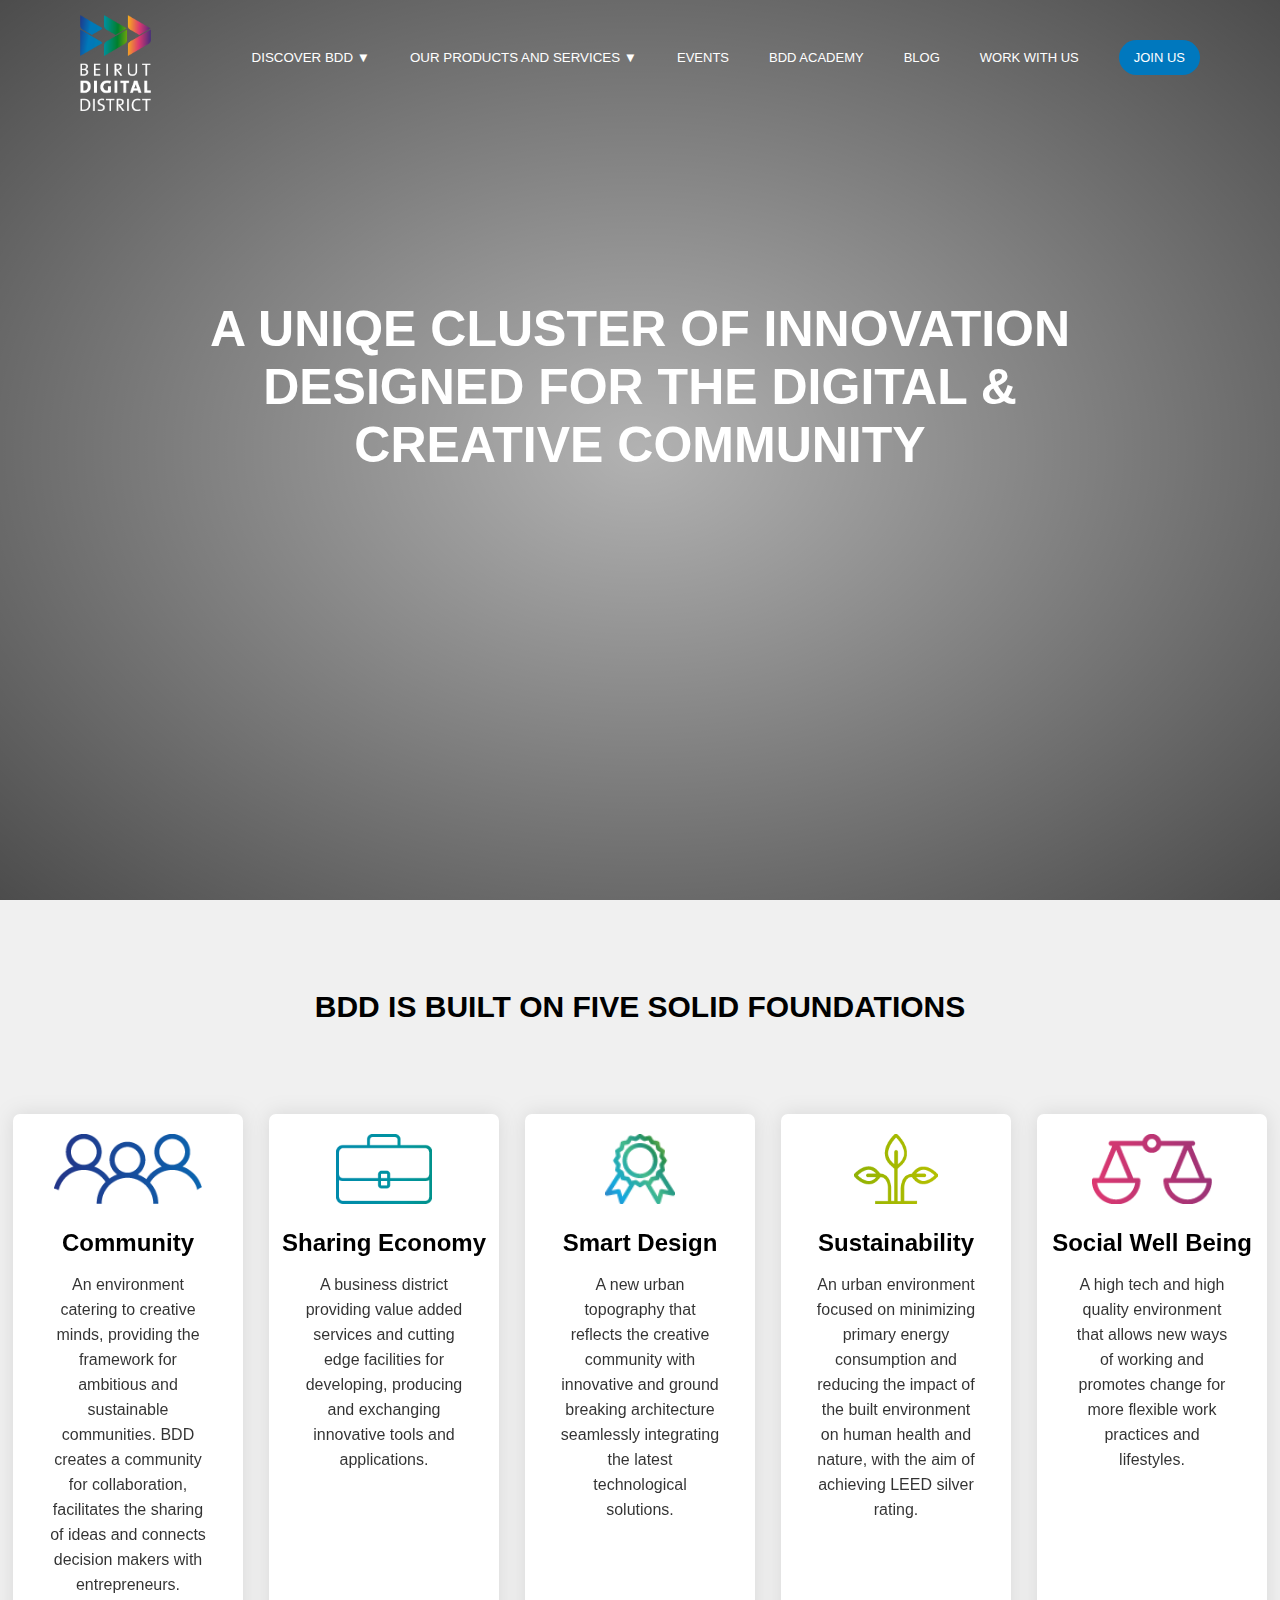
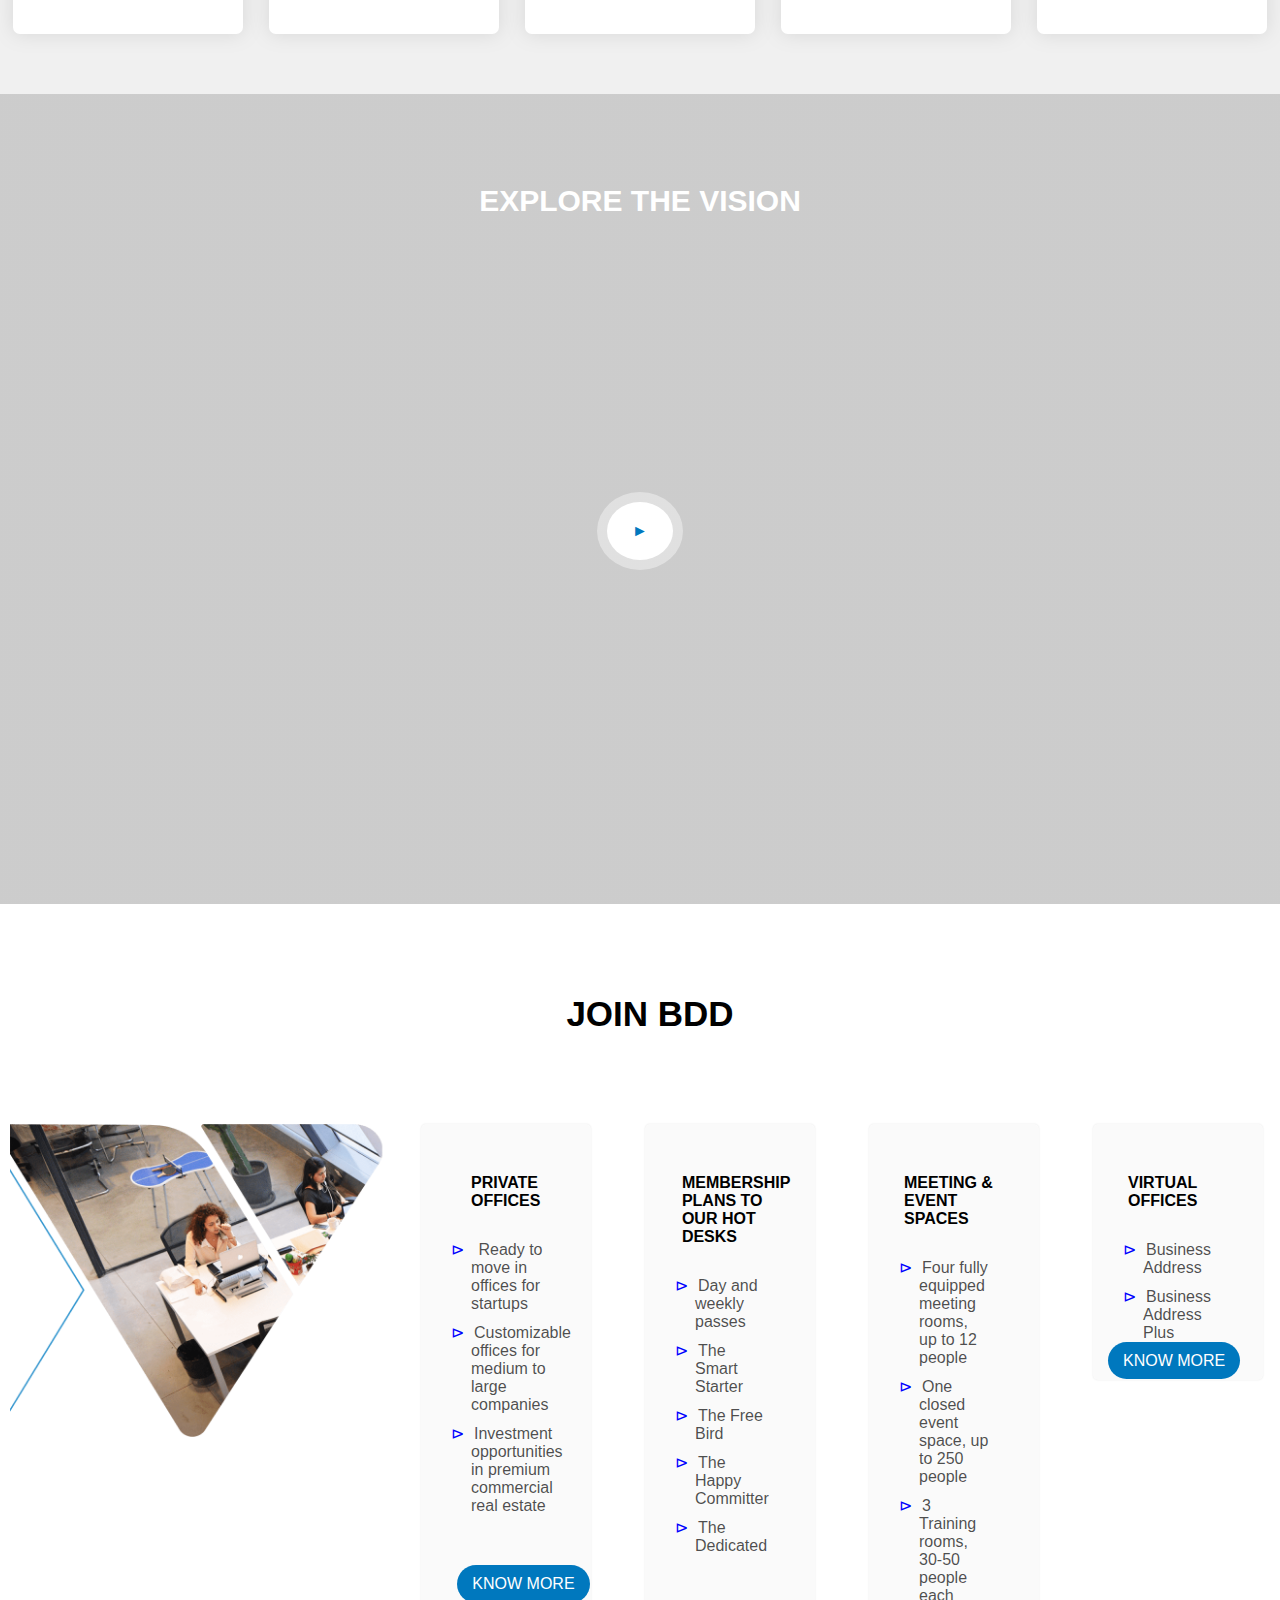
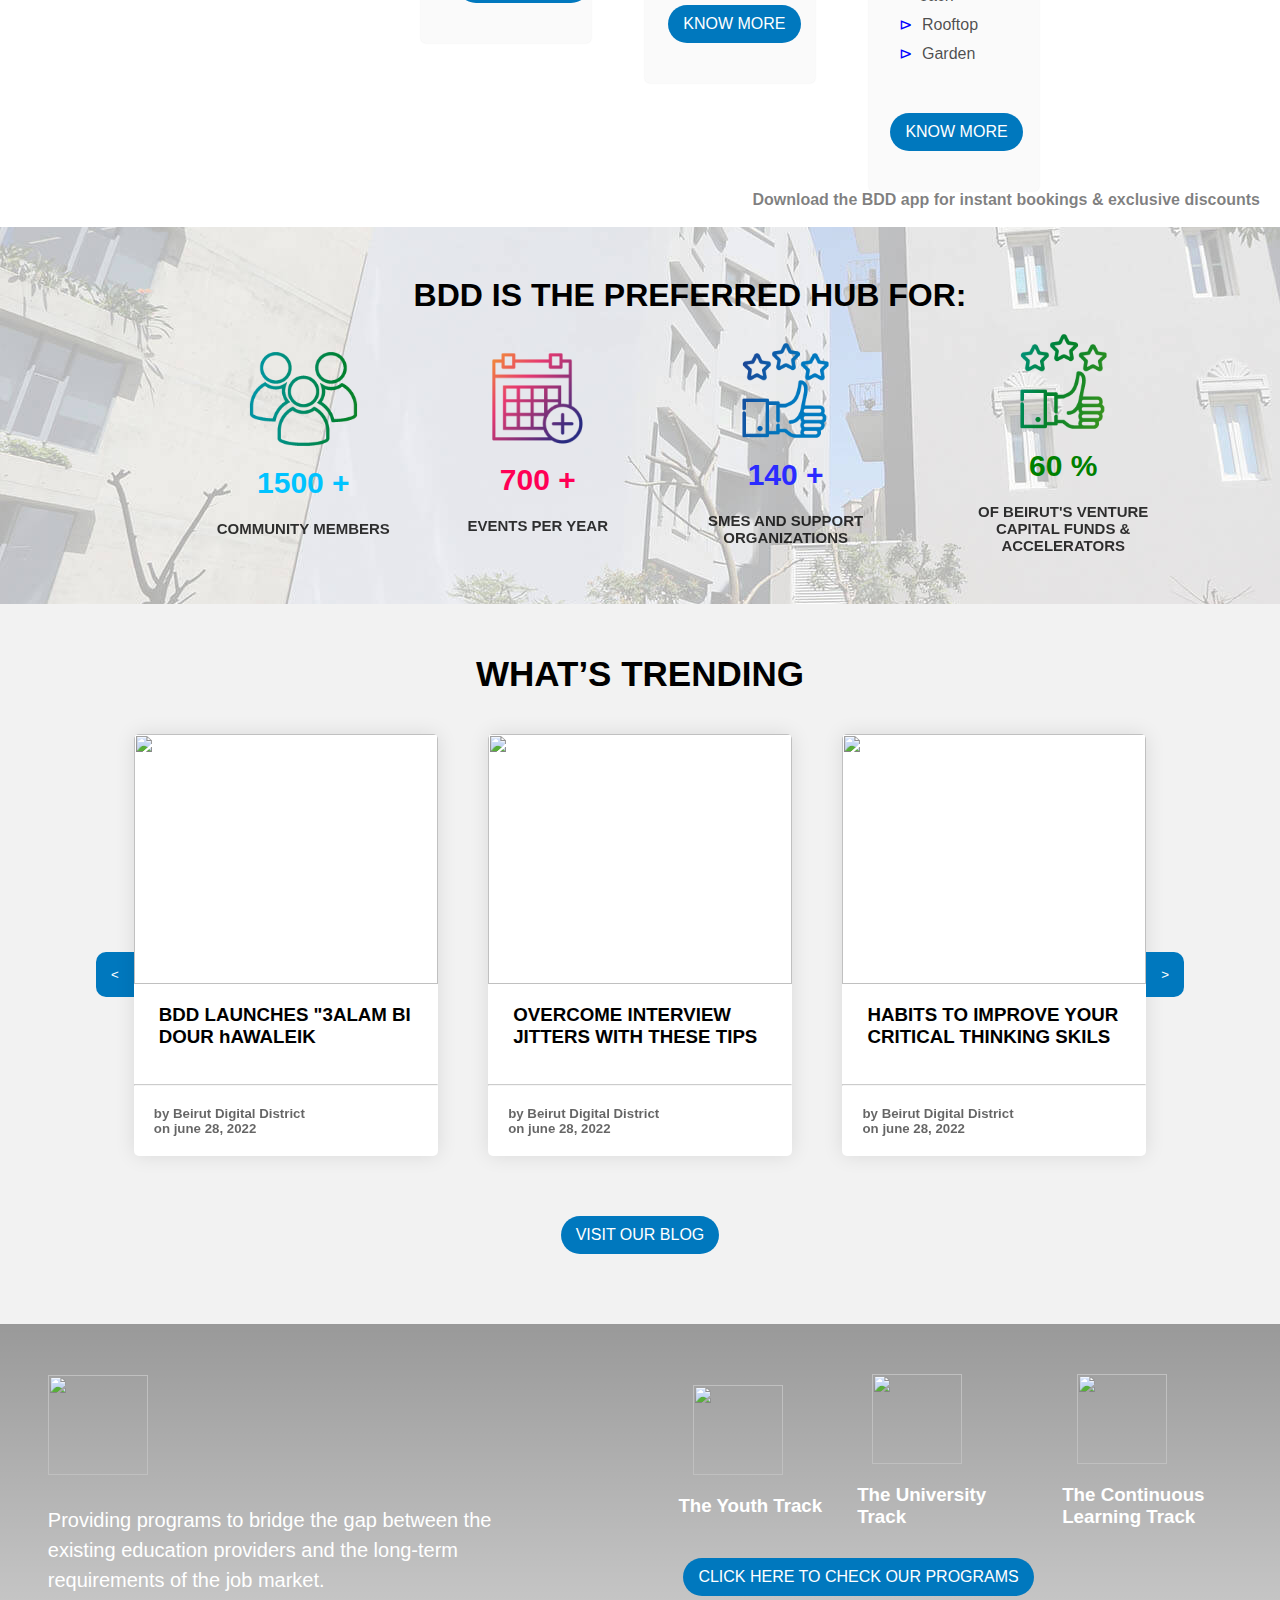
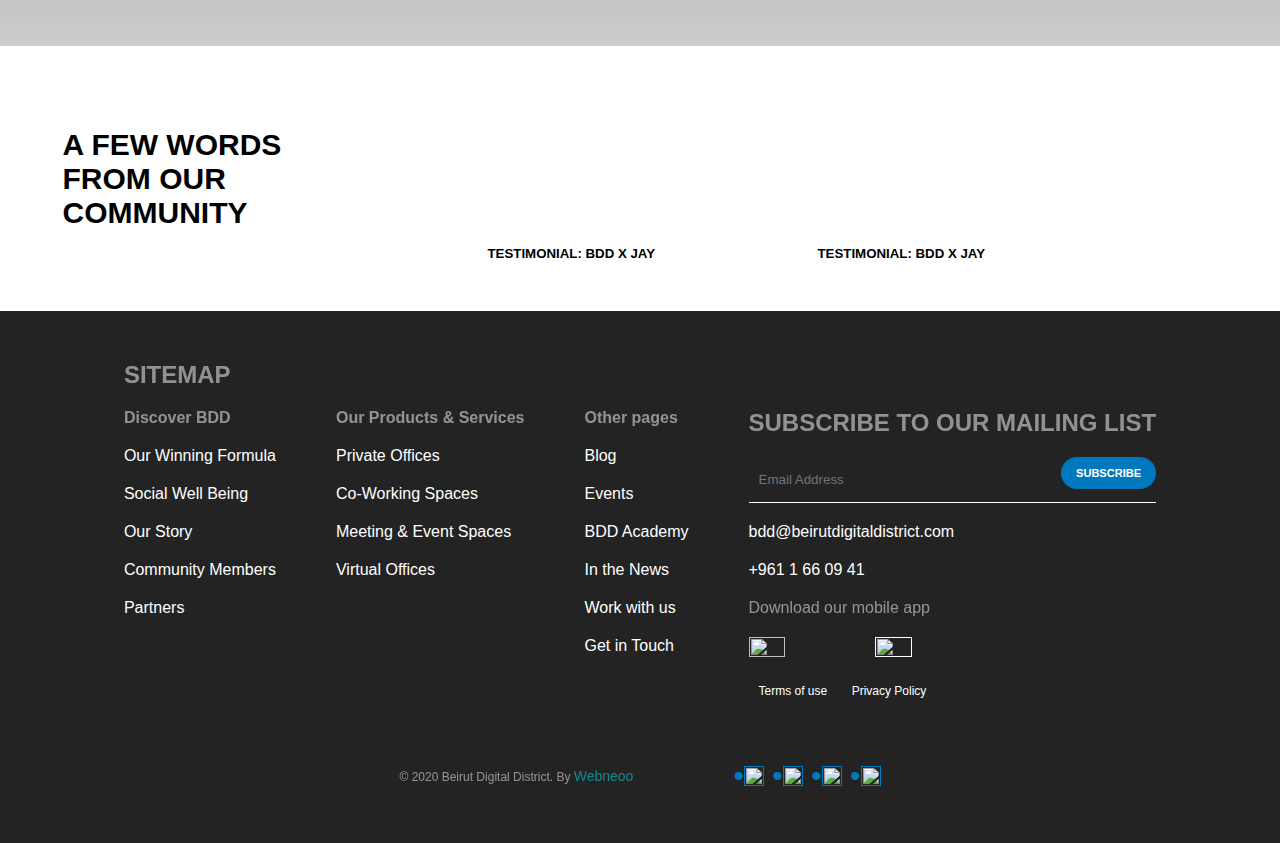
==== commit 9a1735ce: "finished trending-section" ====
--- a/index.html
+++ b/index.html
@@ -31,8 +31,6 @@
                     </div>
                 </li>
 
-                <!-- <li id="drop-down-1"><a href="#">DISCOVER BDD<span id="dd1-span"> &#x25BC</span></a></li> -->
-                <!-- <li><a href="#"></a>OUR PRODUCTS AND SERVICES <span > &#x25BC</span></li> -->
                 <li>
                     <div class="dropdown">
                         <button class="dropbtn">OUR PRODUCTS AND SERVICES <span> &#x25BC</span></button>
@@ -61,7 +59,7 @@
         </center>
     </section>
 
-    <!--  -->
+    <!-- FOUNDATION SECTION -->
 
     <section id="foundations-section">
 
@@ -71,7 +69,7 @@
 
         <div class="foundations">
 
-            <div class="community">
+            <div class="foundation-div">
 
                 <img class="foundations-icon" src="images/community-icon.png" alt="">
 
@@ -82,7 +80,7 @@
                 creates a community for collaboration, facilitates the sharing of ideas and connects decision makers with entrepreneurs.</p></center>
             </div>
             <!--  -->
-            <div class="community">
+            <div class="foundation-div">
             
                 <img class="foundations-icon" src="images/sharing-economy-icon.png" alt="">
             
@@ -94,7 +92,7 @@
                 </center>
             </div>
             <!--  -->
-            <div class="community">
+            <div class="foundation-div">
 
                 <img class="foundations-icon" src="images/smart-design-icon.png" alt="">
 
@@ -106,7 +104,7 @@
                 </center>
             </div>
             <!--  -->
-            <div class="community">
+            <div class="foundation-div">
 
                 <img class="foundations-icon" src="images/sustainability.png" alt="">
 
@@ -118,7 +116,7 @@
                 </center>
             </div>
             <!--  -->
-            <div class="community">
+            <div class="foundation-div">
 
                 <img class="foundations-icon" src="images/social-well-being-icon.png" alt="">
 
@@ -133,13 +131,12 @@
         </div>
     </section>
 
-    <!--  -->
+    <!-- EXPLORE SECTION -->
 
     <section id="explore">
 
         <h1>EXPLORE THE VISION</h1>
 
-        <!-- <img class="explore-img" src="images/video-3.jpg" alt=""> -->
         <div class="explore-img" id="explore-img"> 
 
             <div id="explore-btn-container">
@@ -150,7 +147,8 @@
         </div>
 
     </section>
-    <!--  -->
+
+    <!--  JOIN-BDD SECTION-->
 
     <section id="join-bdd-section">
 
@@ -165,10 +163,10 @@
 
                     <h4>PRIVATE OFFICES</h4>
                     <ul>
-                        <li><span>></span> Ready to move in offices for startups</li>
-                        <li><span>></span>Customizable offices for medium to large companies</li>
+                        <li><span>&#8883</span> Ready to move in offices for startups</li>
+                        <li><span>&#8883</span>Customizable offices for medium to large companies</li>
                         
-                        <li><span>></span>Investment opportunities in premium commercial real estate</li>
+                        <li><span>&#8883</span>Investment opportunities in premium commercial real estate</li>
                     </ul>
                     <a href="#" class="blue-btn ">KNOW MORE</a>
                 </div>
@@ -178,11 +176,11 @@
                 
                         <h4>MEMBERSHIP PLANS TO OUR HOT DESKS</h4>
                 <ul>
-                    <li><span>></span>Day and weekly passes</li>
-                    <li><span>></span>The Smart Starter</li>
-                    <li><span>></span>The Free Bird</li>
-                    <li><span>></span>The Happy Committer</li>
-                    <li><span>></span>The Dedicated</li>
+                    <li><span>&#8883</span>Day and weekly passes</li>
+                    <li><span>&#8883</span>The Smart Starter</li>
+                    <li><span>&#8883</span>The Free Bird</li>
+                    <li><span>&#8883</span>The Happy Committer</li>
+                    <li><span>&#8883</span>The Dedicated</li>
                         </ul>
                         <a href="#" class="blue-btn ">KNOW MORE</a>
                     </div>
@@ -192,11 +190,11 @@
                     
                         <h4>MEETING & EVENT SPACES</h4>
                         <ul>
-                            <li><span>></span>Four fully equipped meeting rooms, up to 12 people</li>
-                            <li><span>></span>One closed event space, up to 250 people</li>
-                            <li><span>></span>3 Training rooms, 30-50 people each</li>
-                            <li><span>></span>Rooftop</li>
-                            <li><span>></span>Garden</li>
+                            <li><span>&#8883</span>Four fully equipped meeting rooms, up to 12 people</li>
+                            <li><span>&#8883</span>One closed event space, up to 250 people</li>
+                            <li><span>&#8883</span>3 Training rooms, 30-50 people each</li>
+                            <li><span>&#8883</span>Rooftop</li>
+                            <li><span>&#8883</span>Garden</li>
                         </ul>
 
                         <a href="#" class="blue-btn ">KNOW MORE</a>
@@ -207,18 +205,16 @@
                         
                             <h4>VIRTUAL OFFICES</h4>
                             <ul>
-                                <li><span>></span>Business Address</li>
-                                <li><span>></span>Business Address Plus</li>
+                                <li><span>&#8883</span>Business Address</li>
+                                <li><span>&#8883</span>Business Address Plus</li>
     
                                 <a href="#" class="blue-btn ">KNOW MORE</a>
                             </div>
                             <!--  -->
-
-            </div>
-            <!--  -->
-    
-        </div>
-        <!--  -->
+                        </div>
+                    <!--  -->
+                </div>
+            <!--  -->
 
         <div class="download-app-div">
             <h4>Download the BDD app for instant bookings & exclusive discounts</h4>
@@ -231,7 +227,8 @@
         </div>
         
     </section>
-    <!--  -->
+
+    <!-- PREFERRRED SECTION  -->
 
     <section id="preferrd">
 
@@ -274,7 +271,55 @@
         </div>
 
     </section>
-    <!--  -->
+
+
+    <!-- TRENDING SECTION -->
+
+    <section id="trending-section">
+
+        <h1>WHAT’S TRENDING</h1>
+
+        <div class="trending-container">
+
+            <button><</button>
+
+            <div class="trending-slide-show">
+                
+                <div class="trending-div">
+                    <img src="images/slider/slide3.jpg" alt="">
+                    <h3>BDD LAUNCHES "3ALAM BI DOUR hAWALEIK</h3>
+                    <hr>
+                    <h5>by Beirut Digital District <br> on june 28, 2022</h5>
+                </div>
+
+                <div class="trending-div">
+                    <img src="images/slider/slide7.jpg" alt="">
+                    <h3>OVERCOME INTERVIEW JITTERS WITH THESE TIPS</h3>
+                    <hr>
+                    <h5>by Beirut Digital District <br> on june 28, 2022</h5>
+                </div>
+
+                <div class="trending-div">
+                    <img src="images/slider/slide11.jpg" alt="">
+                    <h3>HABITS TO IMPROVE YOUR CRITICAL THINKING SKILS</h3
+                        >
+                    <hr>
+                    <h5>by Beirut Digital District <br> on june 28, 2022</h5>
+                </div>
+
+
+            </div>
+
+            <button >></button>
+
+            
+            <!--  -->
+        </div>
+        <a href="" class="blue-btn">VISIT OUR BLOG</a>
+    
+    </section>
+
+    <!-- ACADEMY SECTION  -->
 
     <section id="academy">
 
@@ -305,7 +350,8 @@
         <h4 class="blue-btn programs-btn">CLICK HERE TO CHECK OUR PROGRAMS</h4>
         </div>
     </section>
-    <!--  -->
+
+    <!--  TESTIMONIALS SECTION-->
 
     <section id="testimonials">
 
@@ -331,7 +377,8 @@
 
         </div>
     </section>
-    <!--  -->
+
+    <!-- FOOTER -->
 
     <footer>
 
@@ -389,8 +436,12 @@
                         <li><a href="#">+961 1 66 09 41</a></li>
                         <li class="not-link">Download our mobile app</li>
                         <li>
-                            <img src="images/app-store.png" alt="">
-                            <img src="images/google-play.png" alt="">
+                            <a href="#">
+                                <img src="images/app-store.png" alt="">
+                            </a>
+                            <a href="">
+                                <img src="images/google-play.png" alt="">
+                            </a>
                         </li>
                         <li>
                             <a href="#" class="terms-and-privacy">Terms of use</a>
--- a/styles.css
+++ b/styles.css
@@ -1,11 +1,10 @@
-/* reset */
-
+/* RESET */
 *{
     margin:0;
     padding: 0;
 }
 
-/* utilities */
+/* UTILITIES */
 @import url('https://fonts.googleapis.com/css2?family=Roboto&display=swap');
 
 html{
@@ -50,12 +49,13 @@
     width: fit-content;
     height: fit-content;
     border-radius: 20px;
+    border: none;
     text-decoration: none;
     color: white;
     cursor: pointer;
 }
 
-/*  */
+/* LANDING PAGE */
 
 #landing-page{
     height: 100vh;
@@ -71,7 +71,6 @@
     display: flex;
     flex-flow: wrap row;
     justify-content: space-between;
-
 } 
 
 #landing-page header img{
@@ -113,7 +112,6 @@
     justify-self: center;
     align-self: center;
     margin-top: 20vh;
-
 }
 
 .nav-btn{
@@ -227,7 +225,7 @@
     display: block;
 }
 
-/* foundations css */
+/* FOUNDATION CSS */
 #foundations-section{
     height: fit-content;
     width: 100vw;
@@ -235,7 +233,7 @@
     justify-content: center;
     align-items: center;
     color: black;
-    background: rgb(230, 230, 230);
+    background: rgb(240, 240, 240);
 
 }
 #foundations-section h1{
@@ -244,28 +242,40 @@
     font-weight: bolder;
 }
 
-
 .foundations{
     width:100vw;
     height: fit-content;
     display: flex;
     flex-flow: wrap row;
     justify-content: space-around;
-    align-items: center;
-
-}
-
-.community{
+    align-items: flex-start;
+}
+
+.foundation-div{
     width: 18%;
-    height: 400px;
+    height: 520px;
     display: flex;
     flex-flow: nowrap column;
     justify-content: flex-start;
     align-items: center;
     background: white;
     border-radius: 7px;
-    filter: drop-shadow(0px 0px 4px rgba(0, 0, 0, 0.3));
+    filter: drop-shadow(0px 0px 10px rgba(0, 0, 0, 0.1));
     margin-bottom: 60px;
+}
+
+.foundation-div:nth-child(1):hover,
+.foundation-div:nth-child(2):hover,
+.foundation-div:nth-child(3):hover{
+    background: #e1f4ff;
+}
+
+.foundation-div:nth-child(4):hover{
+    background: rgb(255, 255, 215);
+}
+
+.foundation-div:nth-child(5):hover {
+    background: rgb(255, 230, 230);
 }
 
 .foundations-icon{
@@ -283,10 +293,12 @@
 .foundations-text {
     display: flex;
     width: 70%;
-    margin-bottom: 20px;
-}
-
-/* explore css  */
+    /* margin-bottom: 20px; */
+    opacity: 0.8;
+    line-height: 25px;
+}
+
+/* EXPLORE CSS  */
 
 #explore{
     width: 100vw;
@@ -296,8 +308,7 @@
     justify-content: center;
     align-items: center;
     background: linear-gradient(rgba(128, 128, 128, 0.4), rgba(128, 128, 128, 0.4)), 
-                url(images/parallax-4.jpg) 0%;
-    
+                url(images/parallax-4.jpg) 0%;   
 }
 
 #explore h1 { 
@@ -333,7 +344,7 @@
     font-weight: 900;
 }
 
-/* join bdd css */
+/* jOIN-BDD CSS */
 
 #join-bdd-section{
     display: flex;
@@ -388,7 +399,6 @@
         margin-top: -20px;
         box-shadow: 0px 0px 20px rgba(0, 0, 0, 0.1);
     }
-    
 }
 
 .join-info-div h4{
@@ -420,7 +430,6 @@
     align-items: flex-end;
     width:100%;
     padding-right: 20px;
-
 }
 
 .download-app-div h4{
@@ -434,7 +443,7 @@
     transform: scale(0.4);
 }
 
-/* preferred css */
+/* PREFERRED CSS */
 
 #preferrd{
     width: 100vw;
@@ -488,7 +497,101 @@
     font-weight: bolder;
 }
 
-/* academy css */
+
+/* TRENDING CSS */
+
+#trending-section{
+    height:fit-content;
+    width:100vw;
+    padding: 50px 0px;
+    color: black;
+    background: rgba(0, 0, 0, 0.05);
+    display: flex;
+    flex-flow: wrap column;
+    justify-content: center;
+    align-items: center;
+}
+
+#trending-section h1{
+    font-size: 35px;
+    font-weight: bolder;
+    margin-bottom: 40px;
+}
+
+.trending-container{
+    height: fit-content;
+    width:85vw;
+    display: flex;
+    flex-flow: nowrap row;
+    justify-content: center;
+    align-items: flex-start;
+    height: fit-content;
+} 
+
+.trending-slide-show{
+    display: flex;
+    width: 100%;
+    justify-content: space-between;
+}
+
+.trending-div{
+    border-radius: 5px;
+    background: white;
+    width:30%;
+    height:fit-content;
+    box-shadow: 0px 0px 20px rgba(0, 0, 0, 0.1);
+}
+
+.trending-div img{
+    width: 100%;
+    height: 250px;
+    border-top-left-radius: 5px;
+    border-top-right-radius: 5px;
+}
+
+.trending-div h3 {
+    padding: 20px 25px;
+    height: 60px;
+    font-weight: bolder ;
+}
+
+.trending-div h3:hover {
+    color: var(--blue-btn-background);
+}
+
+.trending-div hr {
+    opacity: 0.5;
+}
+
+.trending-div h5 {
+    padding: 20px 20px;
+    font-weight: light;
+    opacity: 0.6;
+}
+
+.trending-container button{
+    margin-top: 20%;
+    padding: 15px;
+    color: white;
+    border: none;
+    cursor: pointer;
+    background: var(--blue-btn-background);
+    border-bottom-right-radius: 10px;
+    border-top-right-radius: 10px;
+}
+
+.trending-container button:nth-child(1){
+    border-bottom-left-radius: 10px;
+    border-top-left-radius: 10px;
+    border-bottom-right-radius: 0px;
+    border-top-right-radius: 0px;
+}
+
+#trending-section a{
+    margin: 60px 0px 20px 0px ;
+}
+
+/* ACADEMY CSS */
 
 #academy{
     width: 100vw;
@@ -570,7 +673,7 @@
     margin-right: 30px;
 }
 
-/* footer css */
+/* FOOTER */
 
 footer{
     background: rgb(35, 35, 35);
@@ -593,7 +696,6 @@
 
 }
 .footer-sub-titles{
-    /* background: yellow; */
     width: 100%;
 }
 
@@ -696,19 +798,22 @@
 
 .footer-row-2 p a {
     text-decoration: none;
-    color: rgb(0, 0, 255);
+    color: var(--blue-btn-background);
+    filter: brightness(2);
     opacity: 1;
     font-size: 14px;
 }
+
+.footer-row-2 p a:hover {
+    filter: brightness(1.5);
+}
+
 .footer-row-2 a{
     text-decoration: none;
     color: var(--blue-btn-background);
     font-size: 30px;
-
 }
 
 .footer-row-2 img {
     width: 20px;
 }
-
-
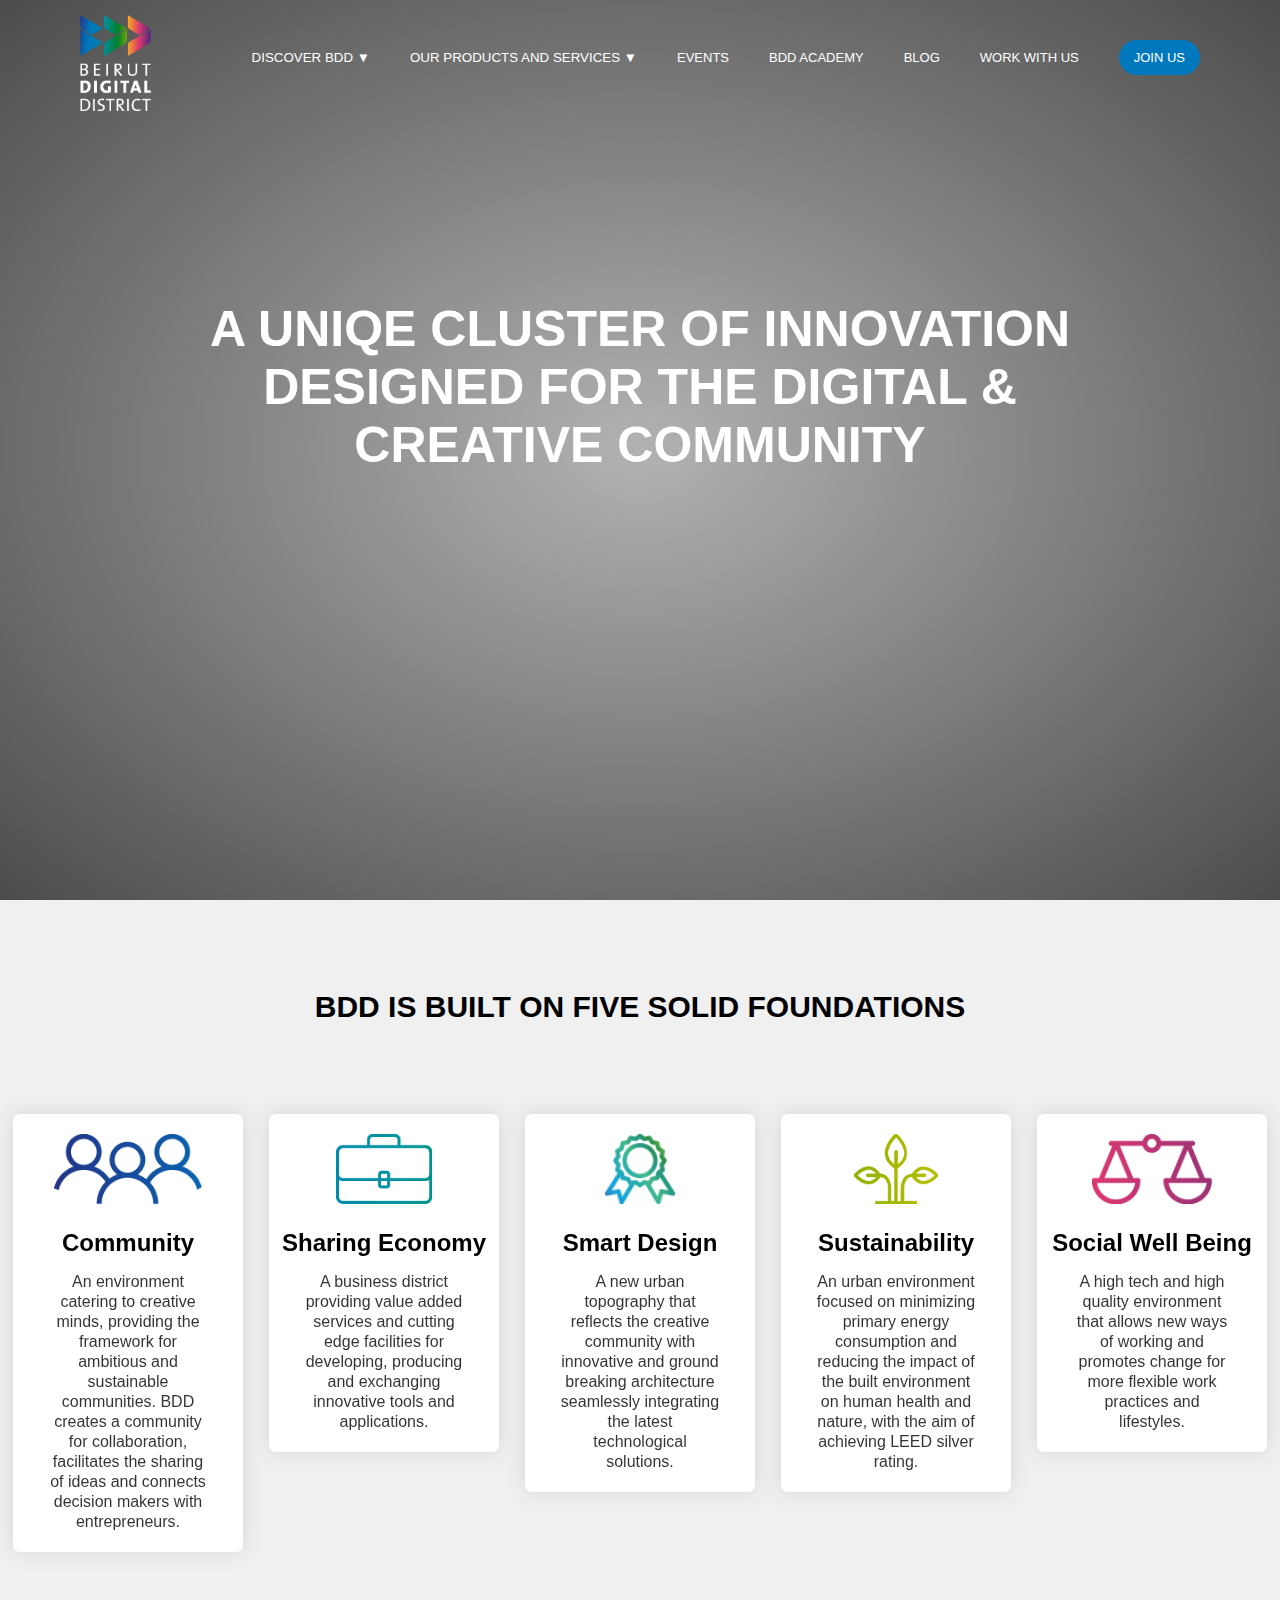
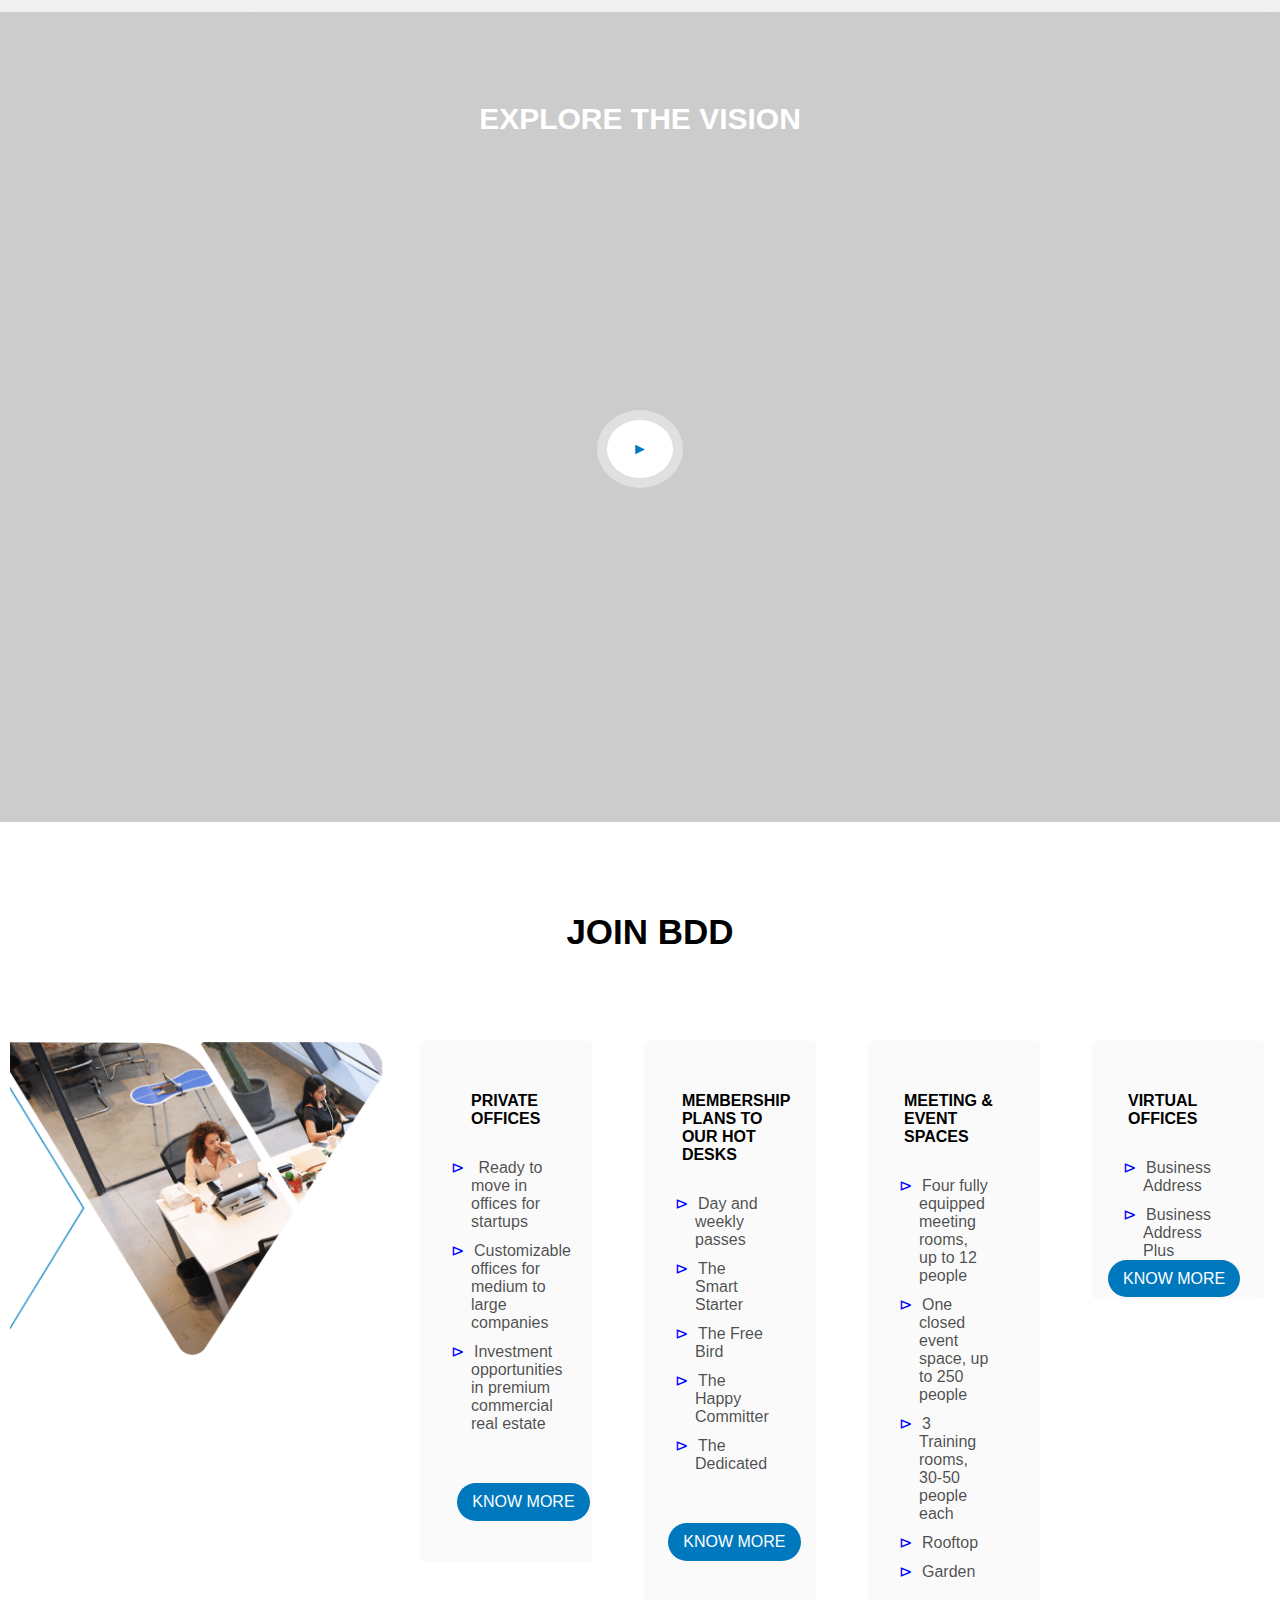
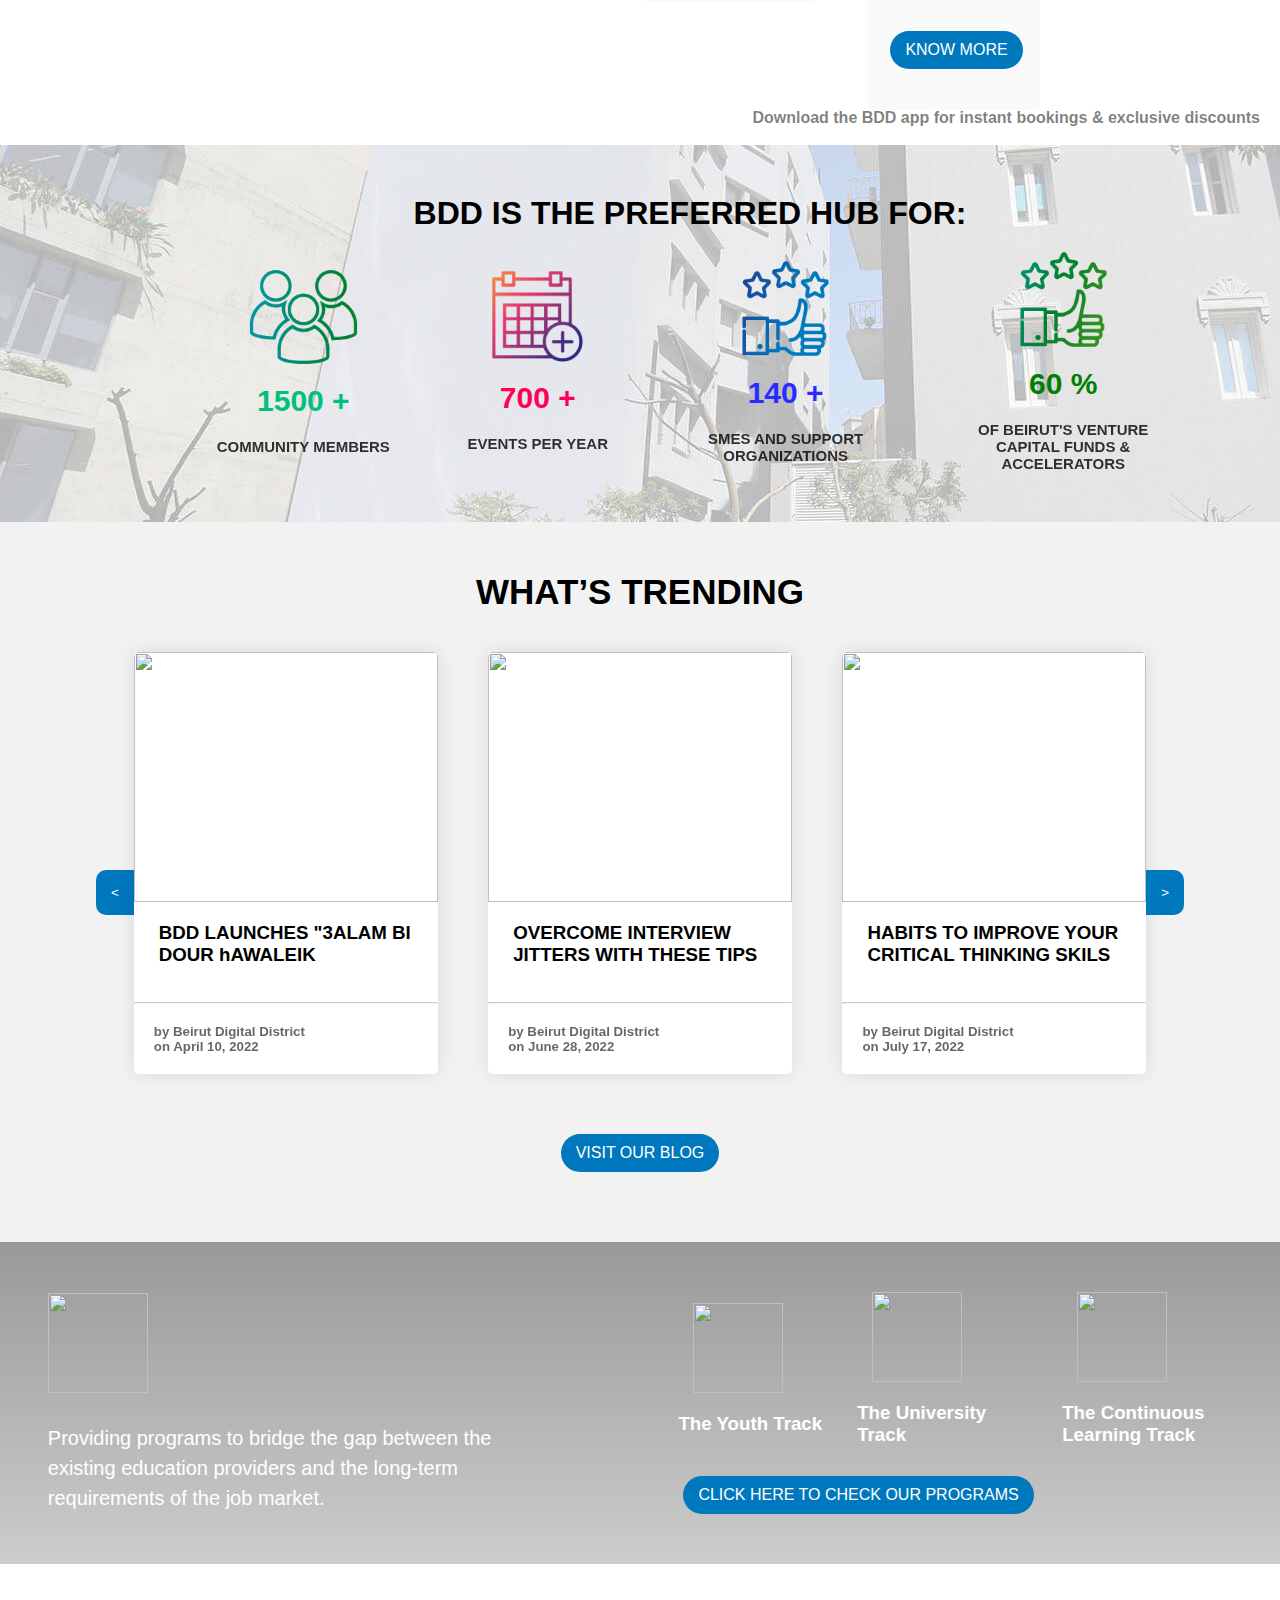
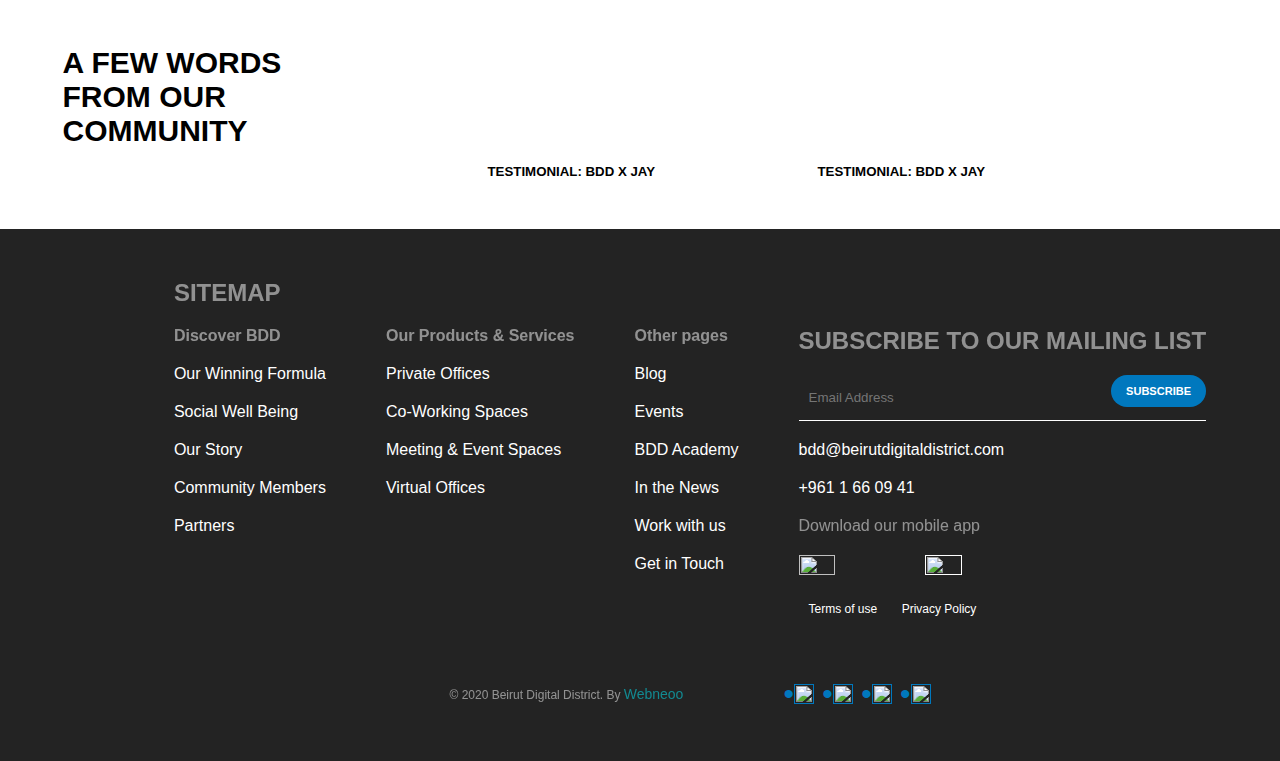
==== commit 7000e7f9: "fixed nav-btn & responsivness bugs" ====
--- a/index.html
+++ b/index.html
@@ -47,7 +47,7 @@
                 <li><a href="#">BDD ACADEMY</a></li>
                 <li><a href="#">BLOG</a></li>
                 <li><a href="#">WORK WITH US</a></li>
-                <li class="blue-btn">JOIN US</li>
+                <li class="blue-btn"><a href="#">JOIN US</a></li>
 
             </ul>
 
@@ -239,7 +239,7 @@
         <div class="preferred-div">
             <center>
             <img src="images/people-icon.png" alt="">
-            <h1>1500 +</h1>
+            <h1 >1500 +</h1>
             <p>COMMUNITY MEMBERS</p>
             </center>
         </div>
@@ -289,14 +289,14 @@
                     <img src="images/slider/slide3.jpg" alt="">
                     <h3>BDD LAUNCHES "3ALAM BI DOUR hAWALEIK</h3>
                     <hr>
-                    <h5>by Beirut Digital District <br> on june 28, 2022</h5>
+                    <h5>by Beirut Digital District <br> on April 10, 2022</h5>
                 </div>
 
                 <div class="trending-div">
                     <img src="images/slider/slide7.jpg" alt="">
                     <h3>OVERCOME INTERVIEW JITTERS WITH THESE TIPS</h3>
                     <hr>
-                    <h5>by Beirut Digital District <br> on june 28, 2022</h5>
+                    <h5>by Beirut Digital District <br> on June 28, 2022</h5>
                 </div>
 
                 <div class="trending-div">
@@ -304,9 +304,8 @@
                     <h3>HABITS TO IMPROVE YOUR CRITICAL THINKING SKILS</h3
                         >
                     <hr>
-                    <h5>by Beirut Digital District <br> on june 28, 2022</h5>
-                </div>
-
+                    <h5>by Beirut Digital District <br> on July 17, 2022</h5>
+                </div>
 
             </div>
 
--- a/styles.css
+++ b/styles.css
@@ -16,6 +16,7 @@
     color: white;
     font-family: 'Roboto', sans-serif;
 }
+
 .scroll-btn{
     background: rgb(230, 230, 230);
     color: var(--blue-btn-background);
@@ -41,6 +42,7 @@
 
 :root {
     --blue-btn-background:#0078be;
+    --section-width : 100vw;
 }
 
 .blue-btn{
@@ -59,7 +61,7 @@
 
 #landing-page{
     height: 100vh;
-    width: 100vw;
+    width: var(--section-width);
     background: radial-gradient(rgba(0, 0, 0, 0.3), rgba(0, 0, 0, 0.7)), url(images/slide1.jpg);
     display: flex;
     flex-flow: wrap column;
@@ -120,45 +122,43 @@
     border-top: 2px solid white;
     border-bottom: 2px solid white;
     position: fixed;
-    top:40px;
-    right:60px;
-    z-index: 3;
+    top:50px;
+    left:90vw;
+    opacity: 0;
     display: 'none';
-    opacity: 0;;
-}
-
-@media only screen and (max-width: 1000px) {
-    .landing-page header{
+}
+
+@media only screen and (max-width: 1100px) {
+    #landing-page header{
         background: black;
     } 
 
     .header-links{
-        display: flex;
-        flex-flow: wrap column;
-        justify-content: flex-start;
-        align-content: flex-start;
+        display: none;
         background: black;
         z-index: 1;
-        width: 100vw;
+        width: var(--section-width);
         height: 95vh;
-        padding-left: 80px;
         position: fixed;
-        left:100vw;
-        top: 120px;
+        left:var(--section-width);
+        top: 118px;
         
     }
+
     .header-links li{
+        margin-top: 30px;
+        margin-left: 80px;
+    }  
+    
+    .header-links li:nth-child(7){
+        margin-top: 30px;
+        margin-left: 80px;
+    }      
+
+    .nav-btn{
         display: flex;
-        flex-flow: wrap column;
-        justify-self: flex-start;
-        align-self: flex-start;
-        margin-top: 30px;
-    }
-
-.nav-btn{
-    display: flex;
-    opacity: 1;
-}
+        opacity: 1;
+    }
 }
 
 @keyframes collapse-nav-btn {
@@ -181,8 +181,11 @@
 }
 
 @keyframes hide-nav {
-    to {
-        left: 100vw;
+    99% {
+        left: var(--section-width);
+    }
+    100%{
+        left: var(--section-width);
     }
 }
 
@@ -228,14 +231,14 @@
 /* FOUNDATION CSS */
 #foundations-section{
     height: fit-content;
-    width: 100vw;
+    width: var(--section-width);
     flex-flow: wrap column;
     justify-content: center;
     align-items: center;
     color: black;
     background: rgb(240, 240, 240);
-
-}
+}
+
 #foundations-section h1{
     padding: 10vh 0px 10vh 0px;
     font-size: 30px;
@@ -243,7 +246,7 @@
 }
 
 .foundations{
-    width:100vw;
+    width:100%;
     height: fit-content;
     display: flex;
     flex-flow: wrap row;
@@ -253,7 +256,7 @@
 
 .foundation-div{
     width: 18%;
-    height: 520px;
+    height: fit-content;
     display: flex;
     flex-flow: nowrap column;
     justify-content: flex-start;
@@ -293,15 +296,15 @@
 .foundations-text {
     display: flex;
     width: 70%;
-    /* margin-bottom: 20px; */
+    margin-bottom: 20px;
     opacity: 0.8;
-    line-height: 25px;
+    line-height: 20px;
 }
 
 /* EXPLORE CSS  */
 
 #explore{
-    width: 100vw;
+    width: var(--section-width);
     height: 90vh;
     display: flex;
     flex-flow: wrap column;
@@ -352,6 +355,7 @@
     justify-content: center;
     align-items: center;
     color: black;
+    width:var(--section-width);
 }
 
 #join-bdd-section h1{
@@ -446,7 +450,7 @@
 /* PREFERRED CSS */
 
 #preferrd{
-    width: 100vw;
+    width: var(--section-width);
     height: fit-content;
     display: flex;
     flex-flow: wrap column;
@@ -474,7 +478,7 @@
 }
 
 .preferred-div:nth-child(1) h1{
-    color: rgb(0, 195, 255);
+    color: rgb(0, 192, 128);
 }
 
 .preferred-div:nth-child(2) h1 {
@@ -501,8 +505,7 @@
 /* TRENDING CSS */
 
 #trending-section{
-    height:fit-content;
-    width:100vw;
+    width:var(--section-width);
     padding: 50px 0px;
     color: black;
     background: rgba(0, 0, 0, 0.05);
@@ -520,7 +523,7 @@
 
 .trending-container{
     height: fit-content;
-    width:85vw;
+    width:85%;
     display: flex;
     flex-flow: nowrap row;
     justify-content: center;
@@ -594,7 +597,7 @@
 /* ACADEMY CSS */
 
 #academy{
-    width: 100vw;
+    width: var(--section-width);
     height: fit-content;
     display: flex;
     flex-flow: wrap row;
@@ -640,8 +643,10 @@
     font-weight: lighter;
     margin: 30px 0px 0px 90px;
 }
+/* TESTIMONIALS SECTION */
 
 #testimonials{
+    width: var(--section-width);
     color:black;
     display: flex;
     flex-flow: wrap row;
@@ -676,6 +681,7 @@
 /* FOOTER */
 
 footer{
+    width: var(--section-width);
     background: rgb(35, 35, 35);
     display: flex;
     flex-flow: wrap column;
@@ -817,3 +823,39 @@
 .footer-row-2 img {
     width: 20px;
 }
+
+/* Fixing Responsivness*/
+
+@media only screen and (max-width: 830px) {
+    :root {
+        --section-width: 105vw;
+    }
+
+    .foundation-div {
+        width: fit-content;
+    }
+}
+
+@media only screen and (max-width: 660px) {
+    :root {
+        --section-width: 115vw;
+    }
+}
+
+@media only screen and (max-width: 560px) {
+    :root {
+        --section-width: 120vw;
+    }
+}
+
+@media only screen and (max-width: 510px) {
+    :root {
+        --section-width: 125vw;
+    }
+}
+
+@media only screen and (max-width: 460px) {
+    :root {
+        --section-width: 130vw;
+    }
+}